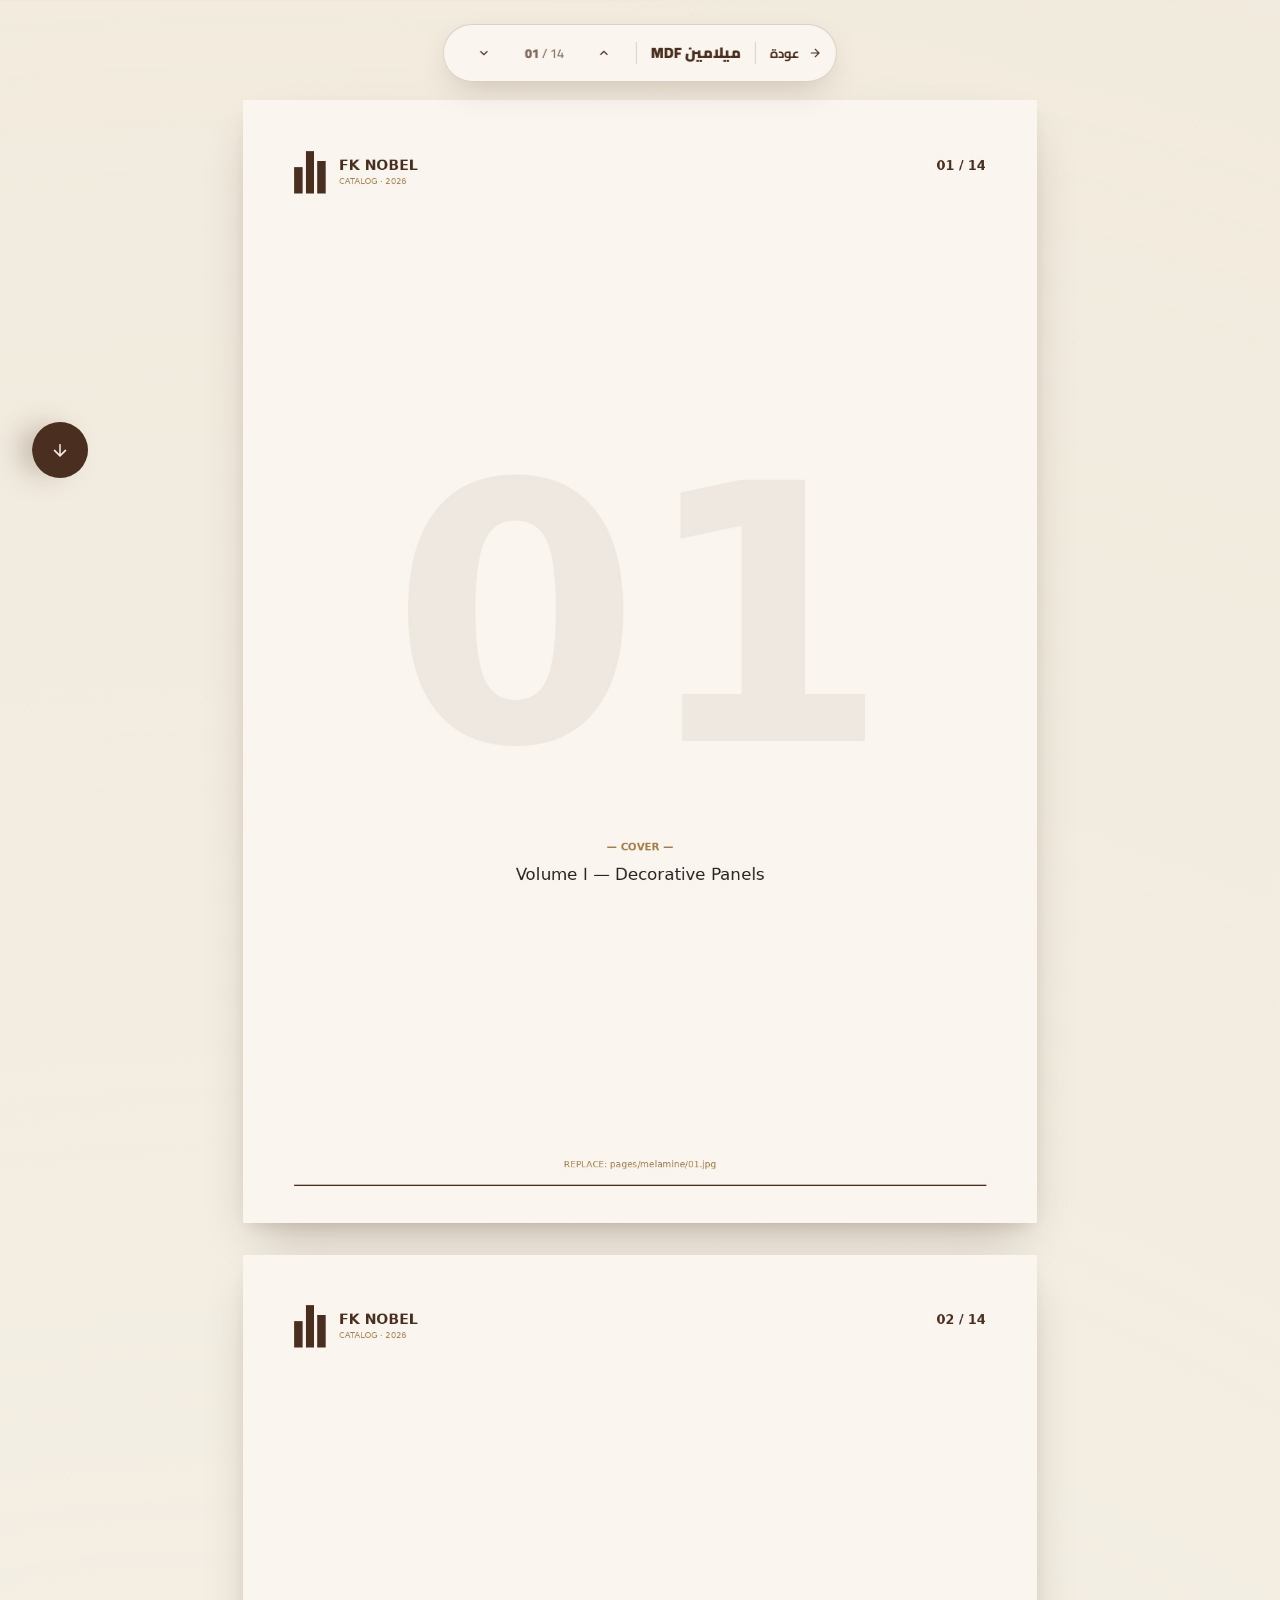
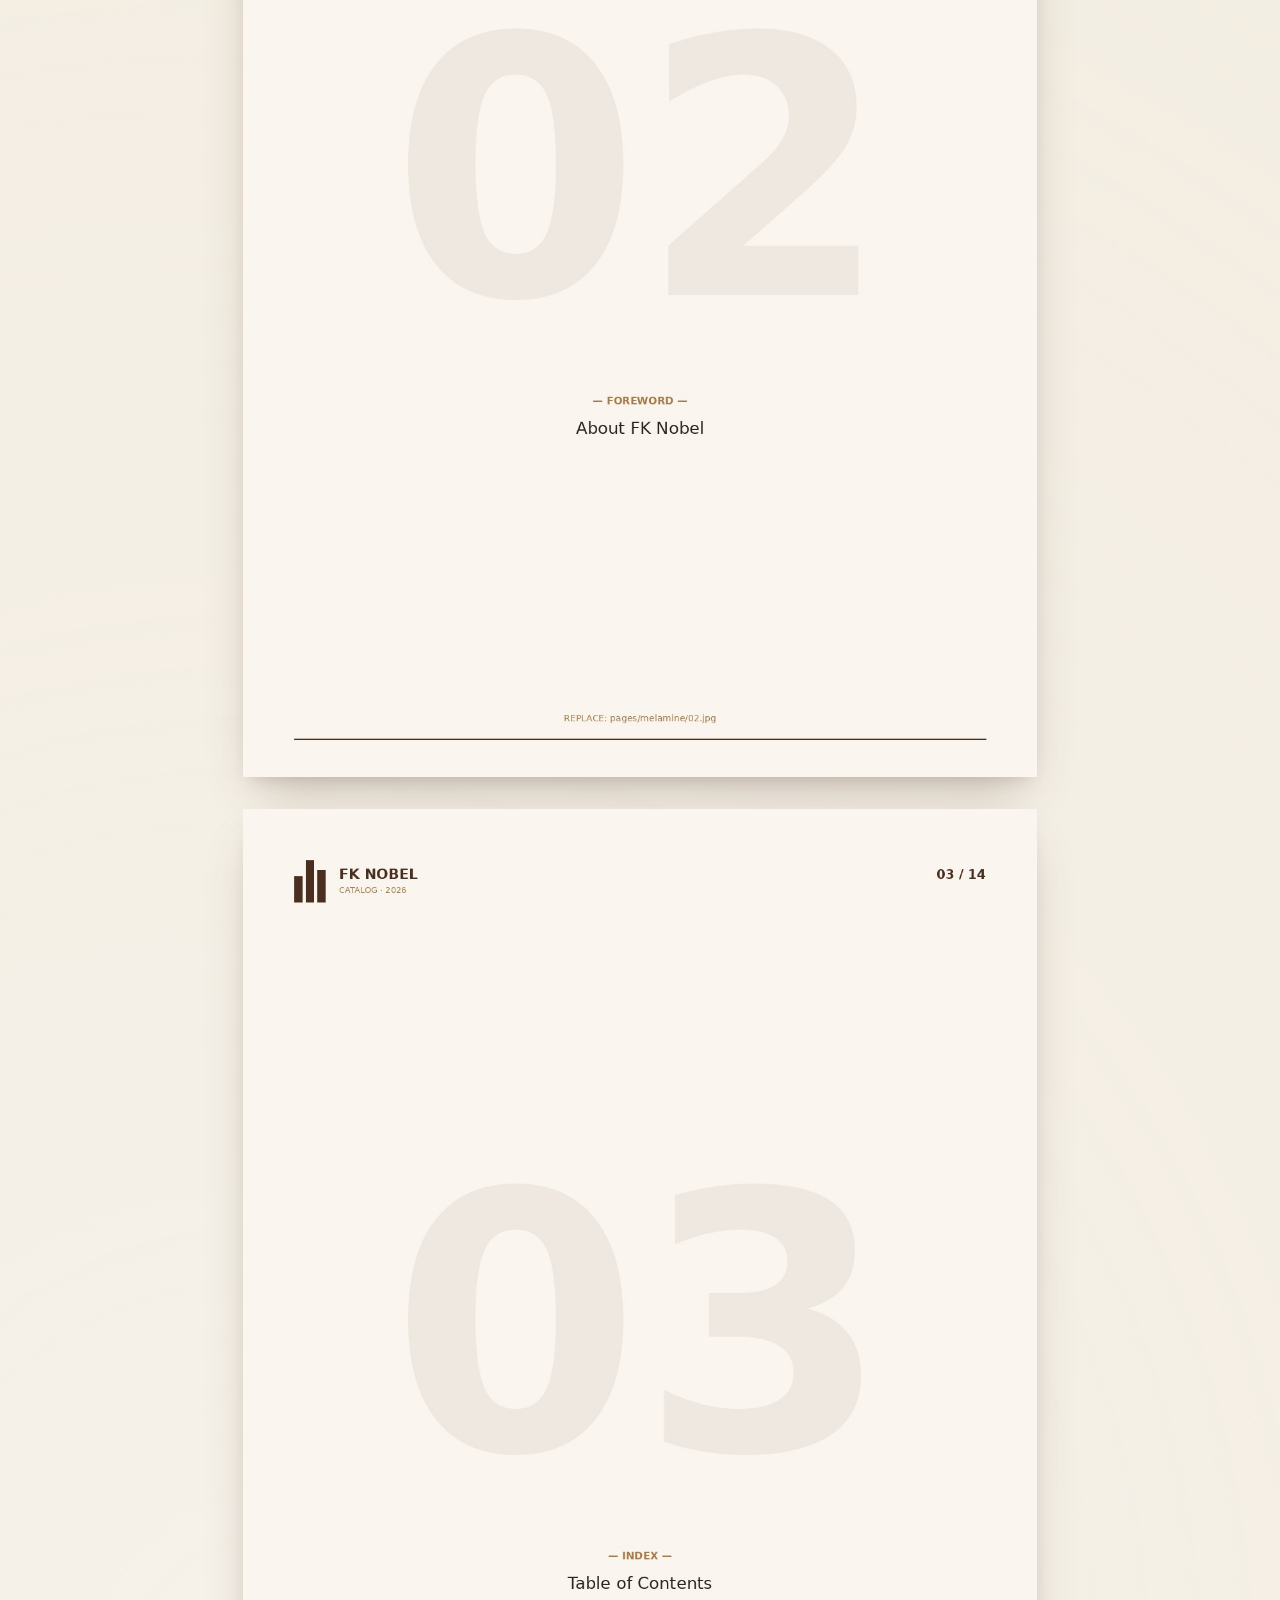
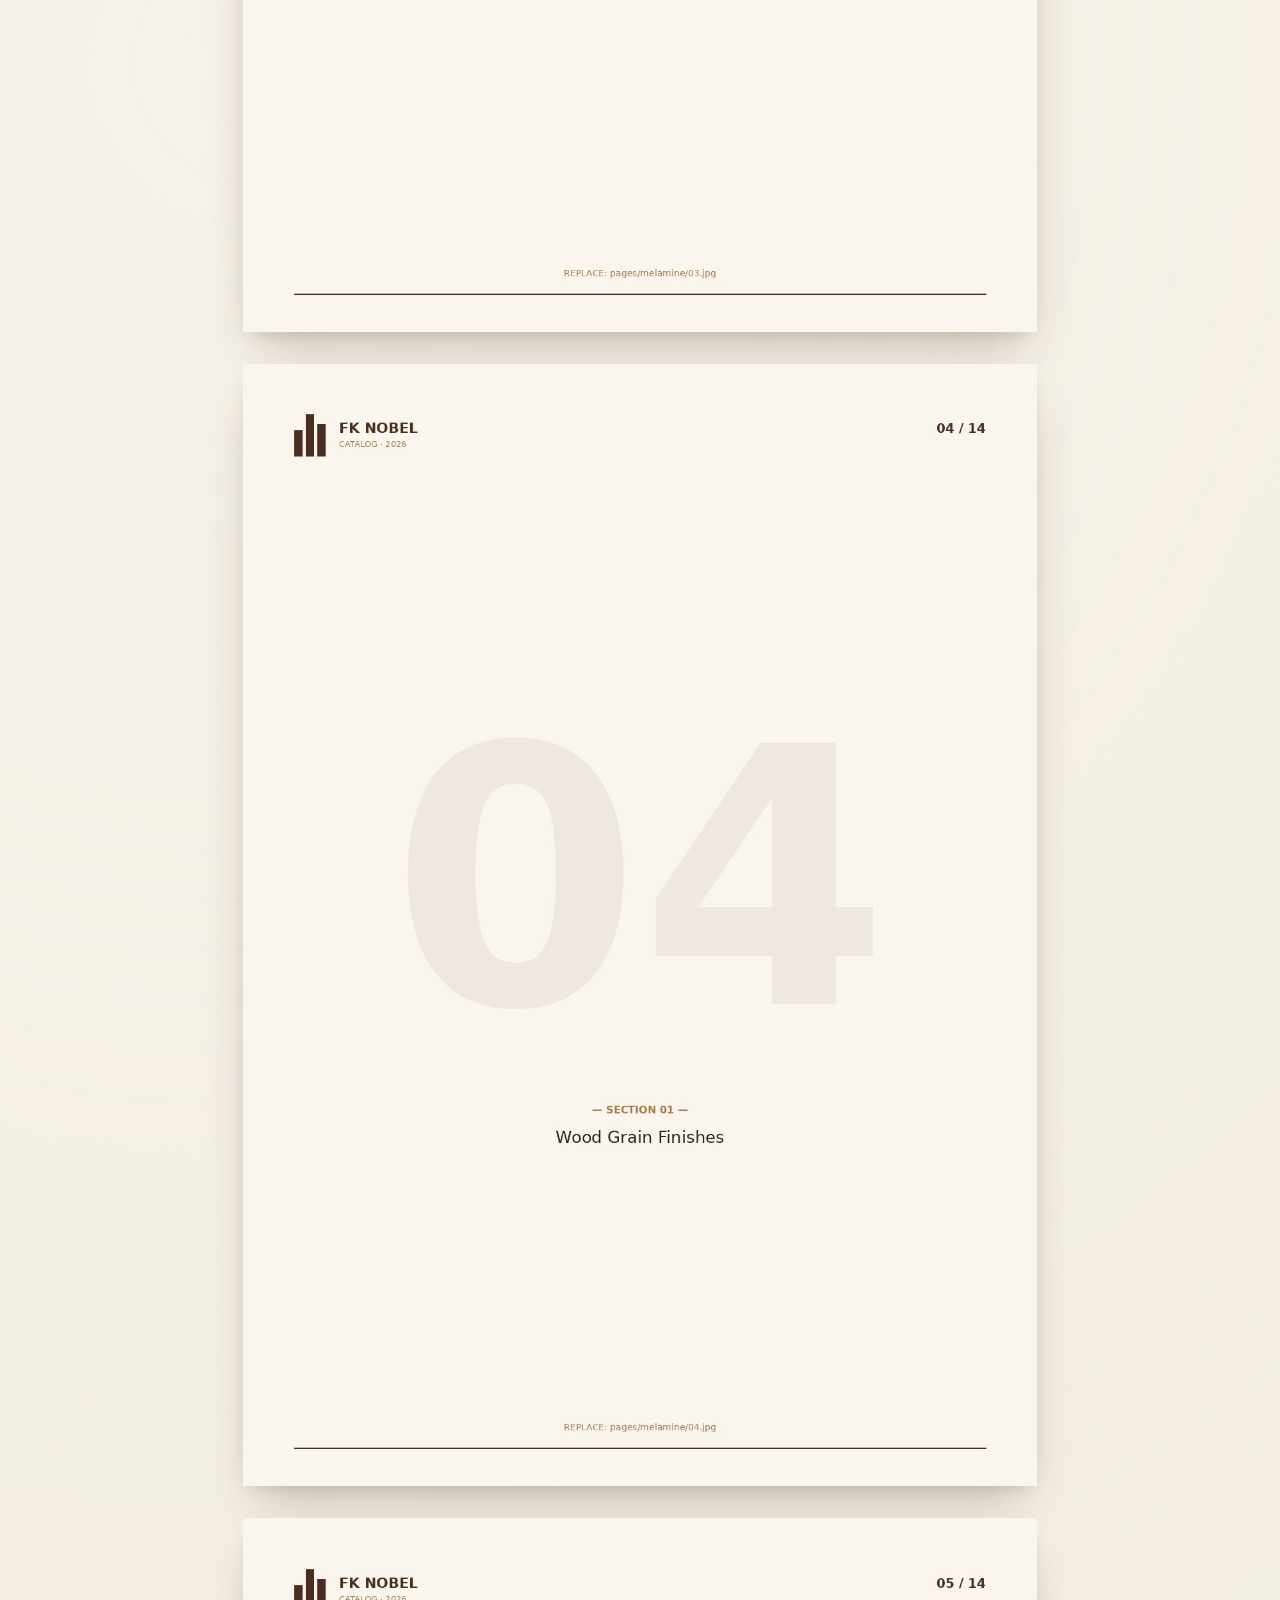
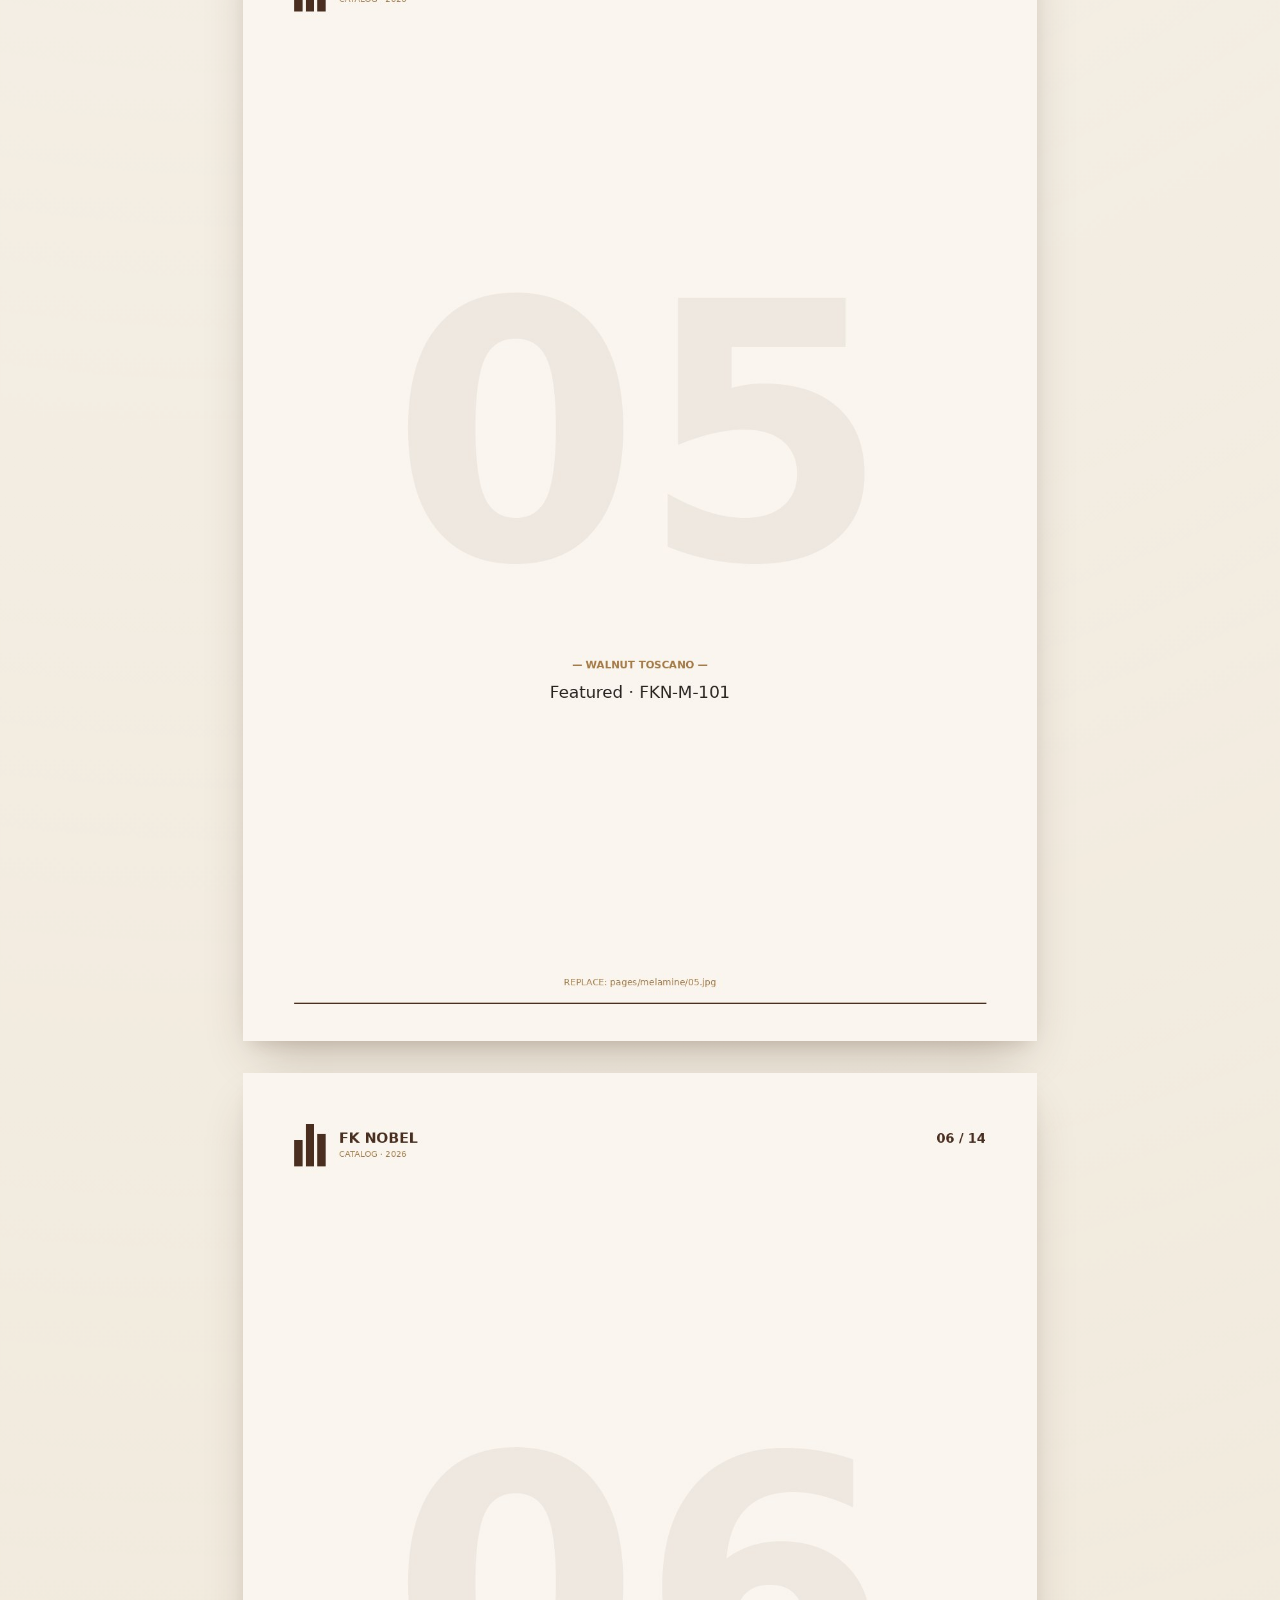
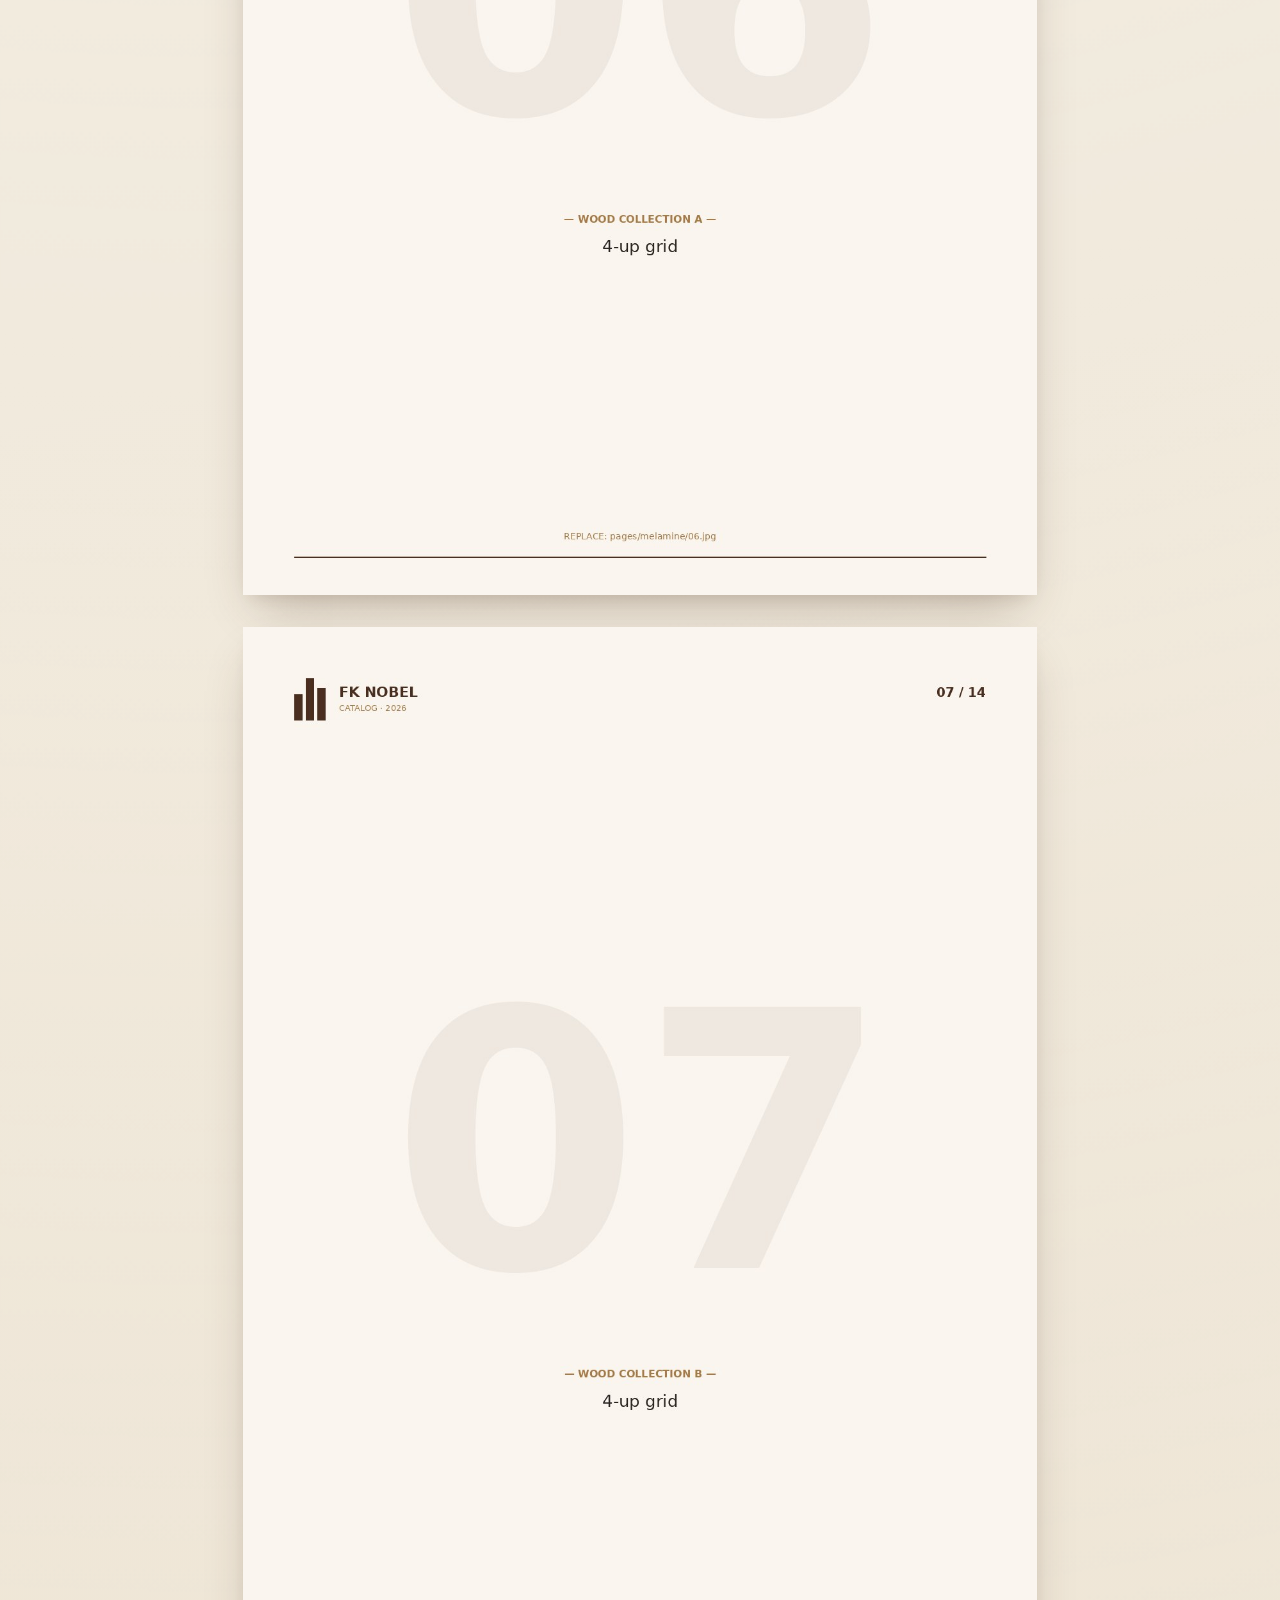
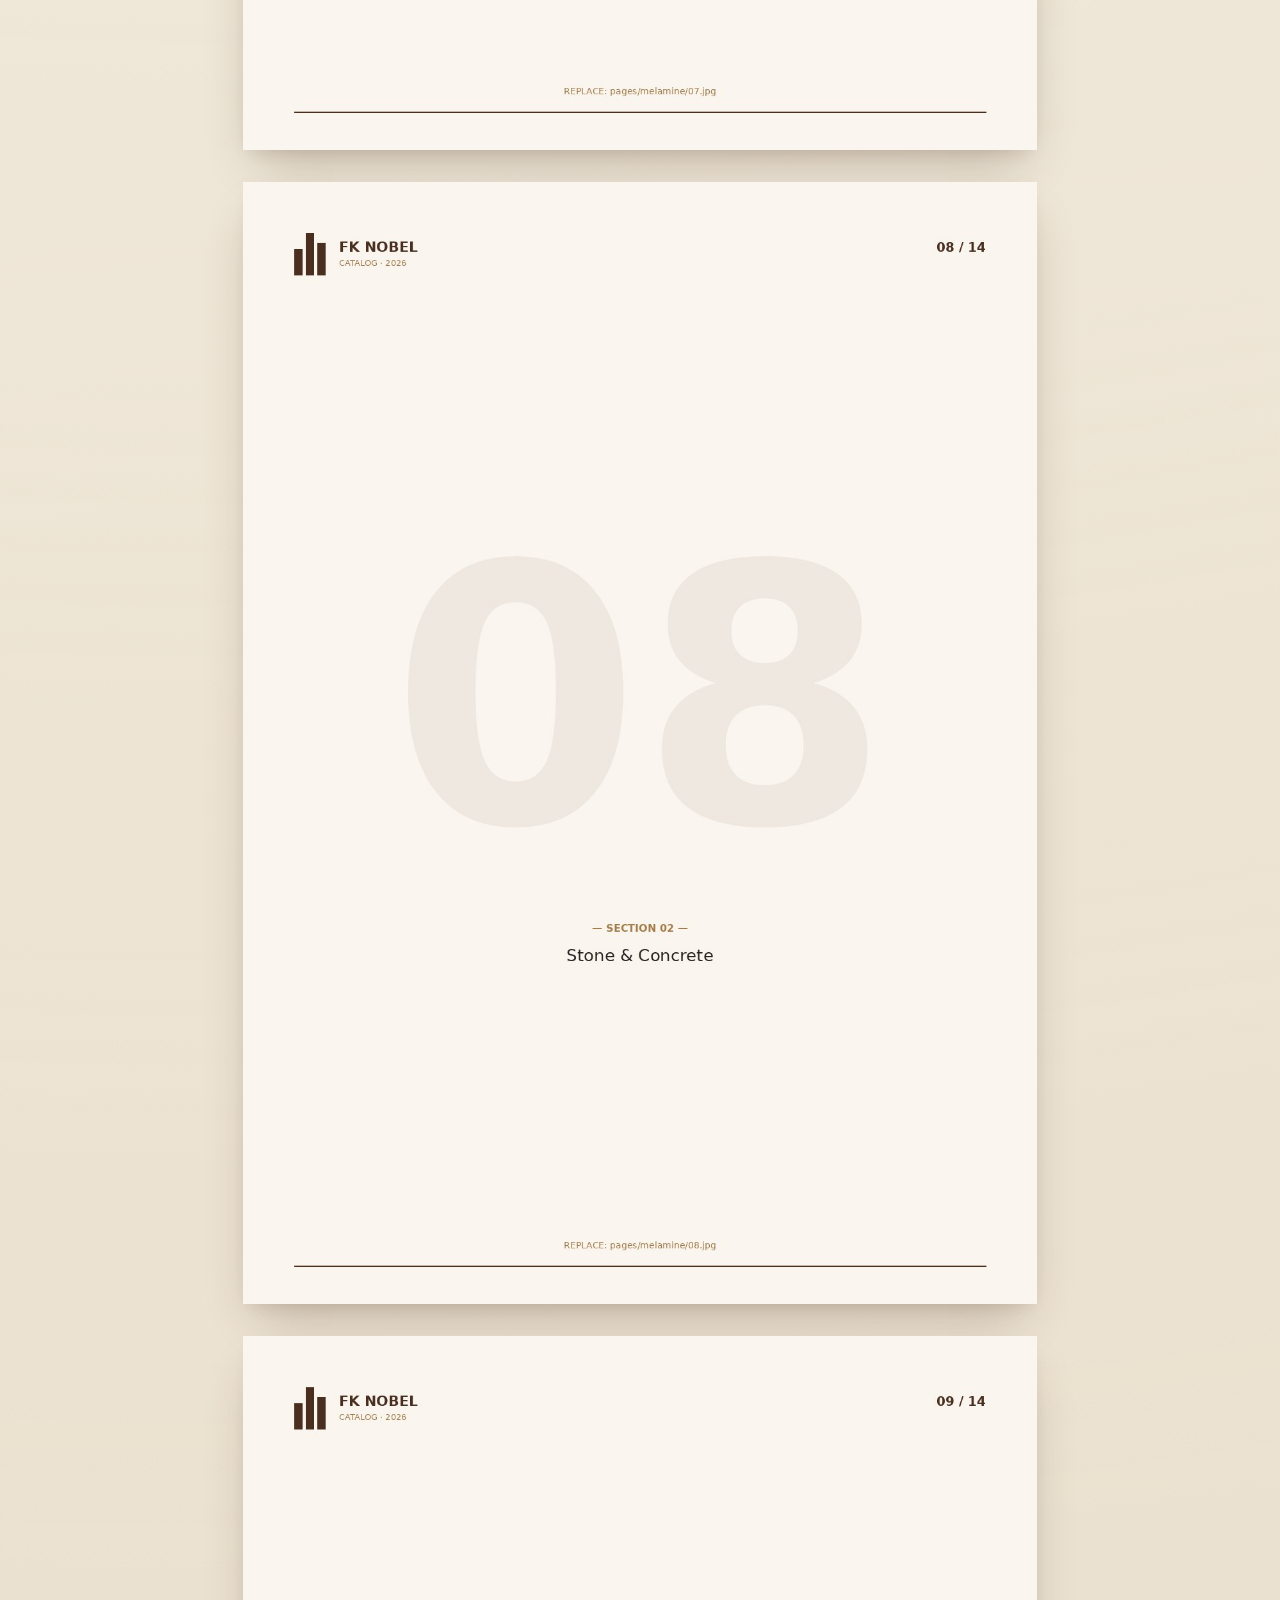
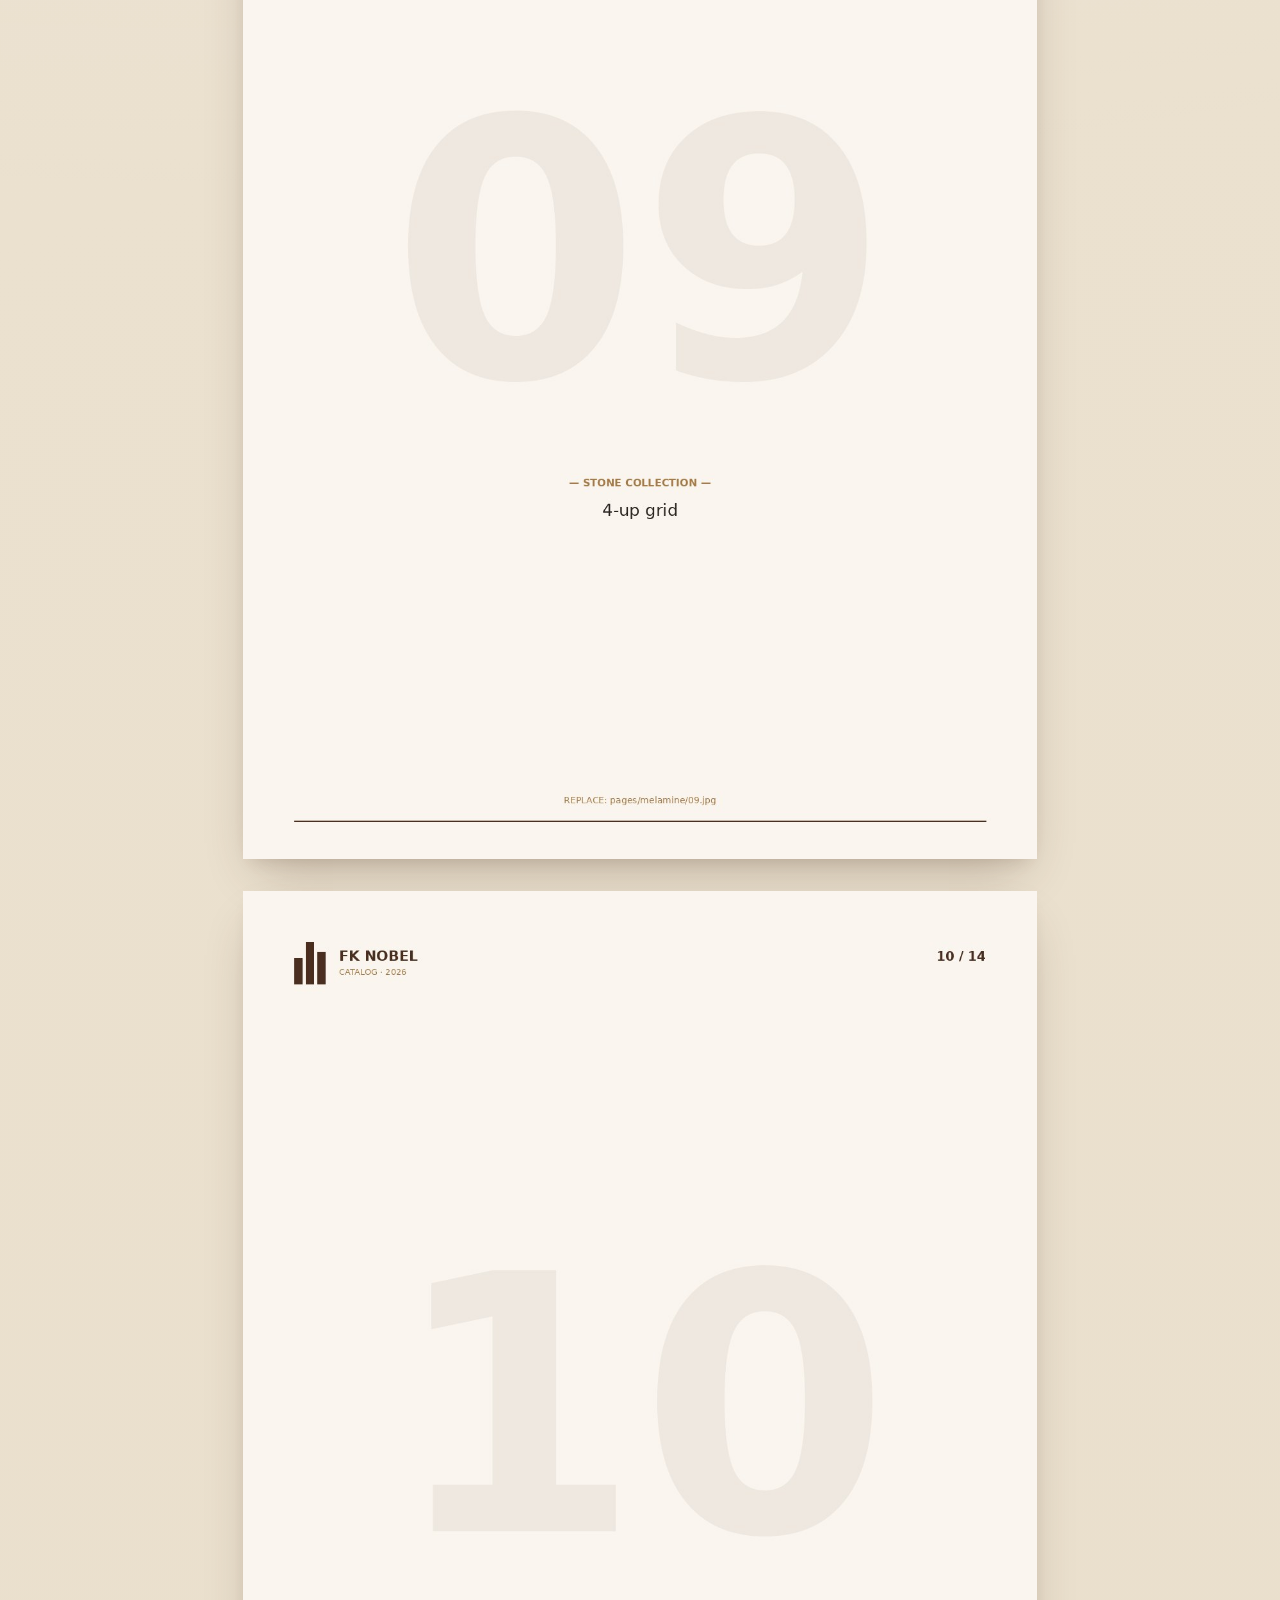
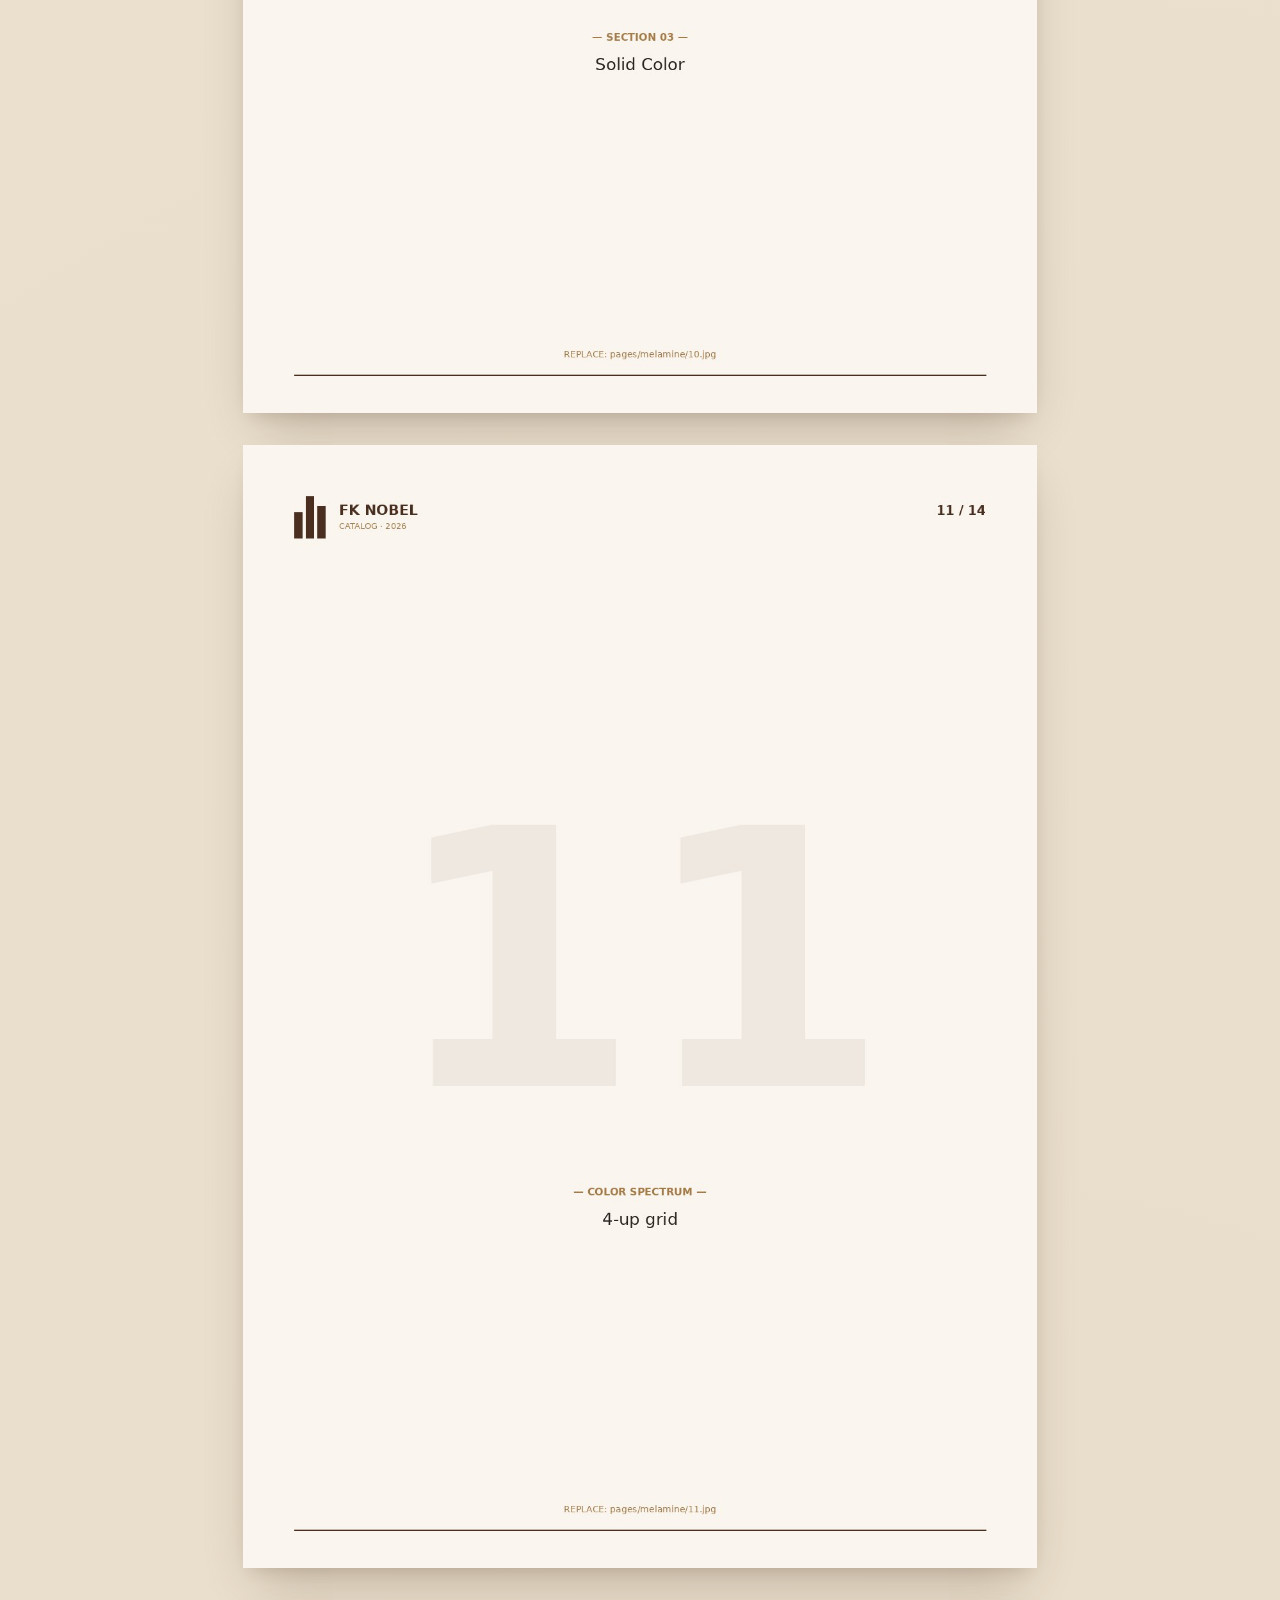
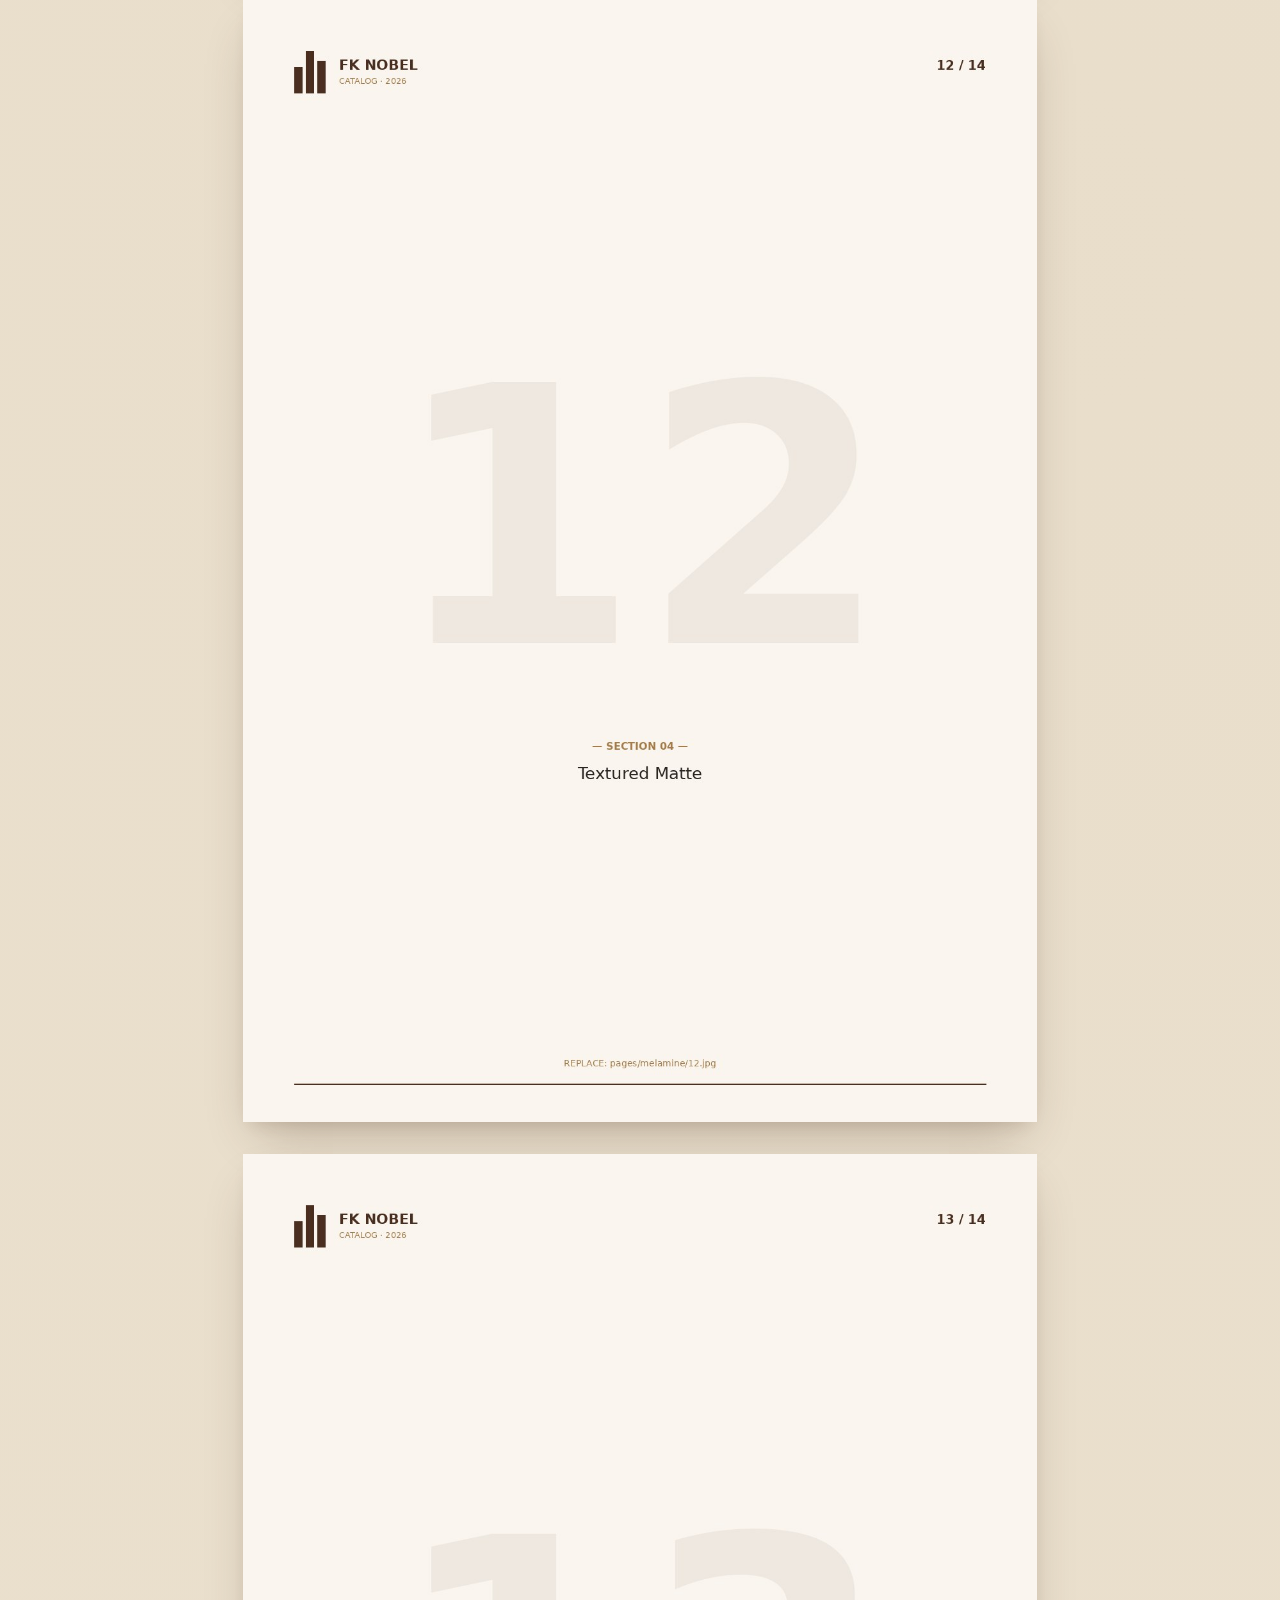
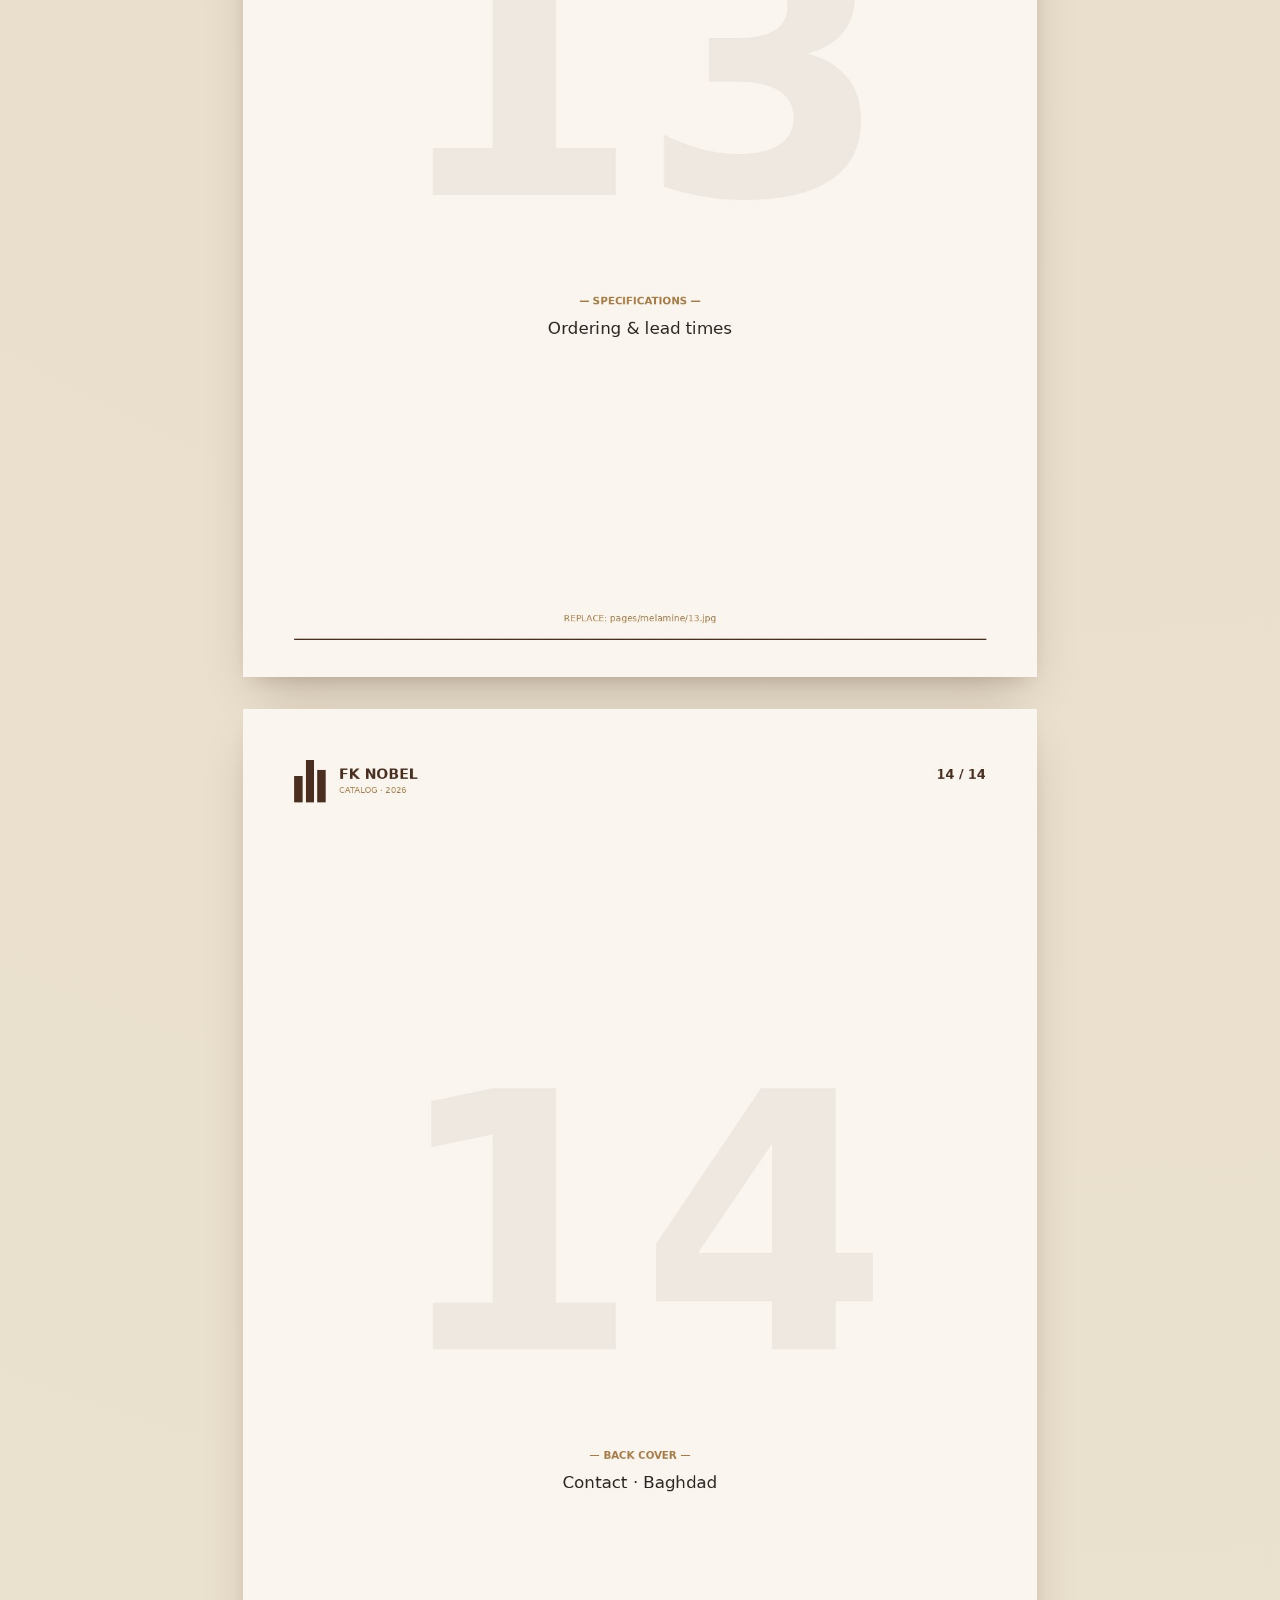
==== pages/melamine.html @ d4bf323e "intitial commit" ====
<!DOCTYPE html>
<html lang="ar" dir="rtl">
<head>
  <meta charset="UTF-8" />
  <meta name="viewport" content="width=device-width, initial-scale=1.0" />
  <meta name="description" content="FK Nobel — كتالوج ألواح ميلامين MDF. كتالوج 2026." />
  <title>FK Nobel — ميلامين MDF</title>
  <link rel="preconnect" href="https://fonts.googleapis.com" />
  <link rel="preconnect" href="https://fonts.gstatic.com" crossorigin />
  <link rel="stylesheet" href="../css/style.css" />
</head>
<body>

  <!-- ============ FLOATING TOP BAR ============ -->
  <div class="reader-bar">
    <a href="../index.html" class="reader-back" aria-label="عودة">
      <svg viewBox="0 0 24 24" width="14" height="14" fill="none" stroke="currentColor" stroke-width="2"><path d="M19 12H5M12 19l-7-7 7-7"/></svg>
      <span class="back-text">عودة</span>
    </a>
    <span class="reader-bar-divider"></span>
    <span class="reader-title">ميلامين MDF</span>
    <span class="reader-bar-divider"></span>
    <button class="reader-icon-btn" data-page-prev aria-label="السابق">
      <svg viewBox="0 0 24 24" width="14" height="14" fill="none" stroke="currentColor" stroke-width="2"><path d="M18 15l-6-6-6 6"/></svg>
    </button>
    <span class="reader-counter">
      <strong data-page-current>01</strong> / <span data-page-total>14</span>
    </span>
    <button class="reader-icon-btn" data-page-next aria-label="التالي">
      <svg viewBox="0 0 24 24" width="14" height="14" fill="none" stroke="currentColor" stroke-width="2"><path d="M6 9l6 6 6-6"/></svg>
    </button>
  </div>

  <!-- ============ FLOATING SIDE ARROWS ============ -->
  <button class="reader-arrow up" data-page-prev aria-label="السابق">
    <svg viewBox="0 0 24 24" width="20" height="20" fill="none" stroke="currentColor" stroke-width="2"><path d="M5 12h14M12 5l7 7-7 7"/></svg>
  </button>
  <button class="reader-arrow down" data-page-next aria-label="التالي">
    <svg viewBox="0 0 24 24" width="20" height="20" fill="none" stroke="currentColor" stroke-width="2"><path d="M5 12h14M12 5l7 7-7 7"/></svg>
  </button>

  <!-- ============ READER STAGE — 14 A4 PAGES ============ -->
  <main class="reader-stage">
    <div class="pages-stack">
        <section class="page" data-page="1">
          <img src="melamine/01.jpg" alt="صفحة 1" loading="eager" />
        </section>
        <section class="page" data-page="2">
          <img src="melamine/02.jpg" alt="صفحة 2" loading="eager" />
        </section>
        <section class="page" data-page="3">
          <img src="melamine/03.jpg" alt="صفحة 3" loading="lazy" />
        </section>
        <section class="page" data-page="4">
          <img src="melamine/04.jpg" alt="صفحة 4" loading="lazy" />
        </section>
        <section class="page" data-page="5">
          <img src="melamine/05.jpg" alt="صفحة 5" loading="lazy" />
        </section>
        <section class="page" data-page="6">
          <img src="melamine/06.jpg" alt="صفحة 6" loading="lazy" />
        </section>
        <section class="page" data-page="7">
          <img src="melamine/07.jpg" alt="صفحة 7" loading="lazy" />
        </section>
        <section class="page" data-page="8">
          <img src="melamine/08.jpg" alt="صفحة 8" loading="lazy" />
        </section>
        <section class="page" data-page="9">
          <img src="melamine/09.jpg" alt="صفحة 9" loading="lazy" />
        </section>
        <section class="page" data-page="10">
          <img src="melamine/10.jpg" alt="صفحة 10" loading="lazy" />
        </section>
        <section class="page" data-page="11">
          <img src="melamine/11.jpg" alt="صفحة 11" loading="lazy" />
        </section>
        <section class="page" data-page="12">
          <img src="melamine/12.jpg" alt="صفحة 12" loading="lazy" />
        </section>
        <section class="page" data-page="13">
          <img src="melamine/13.jpg" alt="صفحة 13" loading="lazy" />
        </section>
        <section class="page" data-page="14">
          <img src="melamine/14.jpg" alt="صفحة 14" loading="lazy" />
        </section>
    </div>
  </main>

  <script src="../js/reader.js"></script>
</body>
</html>
---- css/style.css ----
/* ============================================
   FK NOBEL — Presentation Catalog
   ============================================ */

@import url('https://fonts.googleapis.com/css2?family=Tajawal:wght@300;400;500;700;900&family=Cairo:wght@400;700;900&display=swap');

:root {
  --cream: #F5EFE6;
  --paper: #FAF6EF;
  --cream-deep: #EDE4D3;
  --walnut: #4A2E1F;
  --walnut-deep: #3A2415;
  --bronze: #A67B47;
  --gold: #C9A86A;
  --charcoal: #1A1714;
  --ink: #2A2520;
  --line: rgba(74, 46, 31, 0.18);
  --line-soft: rgba(74, 46, 31, 0.08);

  --display: 'Cairo', 'Tajawal', 'Helvetica Neue', sans-serif;
  --body: 'Tajawal', 'Inter', -apple-system, sans-serif;

  --ease: cubic-bezier(0.22, 1, 0.36, 1);

  --page-w: 210mm;
  --page-h: 297mm;
}

* { box-sizing: border-box; margin: 0; padding: 0; }

html { -webkit-font-smoothing: antialiased; scroll-behavior: smooth; }

body {
  font-family: var(--body);
  font-size: 15px;
  line-height: 1.6;
  color: var(--ink);
  background: var(--paper);
  overflow-x: hidden;
}

[dir="rtl"] body { font-family: var(--body); }

img { max-width: 100%; display: block; }
a { color: inherit; text-decoration: none; }
button { font: inherit; cursor: pointer; border: none; background: none; color: inherit; }

::selection { background: var(--walnut); color: var(--cream); }

/* ============================================
   SPLASH — 2 CHOICES
   ============================================ */
.splash {
  min-height: 100vh;
  display: flex;
  flex-direction: column;
  background: var(--paper);
  position: relative;
  overflow: hidden;
}

.splash-header {
  display: flex;
  justify-content: space-between;
  align-items: center;
  padding: 32px 48px;
  position: relative;
  z-index: 5;
}

.splash-brand {
  display: flex;
  align-items: center;
  gap: 14px;
}
.splash-brand img {
  height: 36px;
}
.splash-meta {
  font-family: var(--display);
  font-size: 13px;
  font-weight: 700;
  letter-spacing: 0.18em;
  color: var(--walnut);
  opacity: 0.7;
}

/* Hero title */
.splash-title-wrap {
  text-align: center;
  padding: 60px 24px 40px;
  position: relative;
  z-index: 2;
}
.splash-eyebrow {
  font-family: var(--display);
  font-size: 13px;
  font-weight: 700;
  letter-spacing: 0.32em;
  color: var(--bronze);
  margin-bottom: 20px;
  text-transform: uppercase;
}
.splash-title {
  font-family: var(--display);
  font-weight: 900;
  font-size: clamp(48px, 9vw, 128px);
  line-height: 0.9;
  color: var(--walnut);
  letter-spacing: -0.02em;
}
.splash-title .accent {
  display: inline-block;
  position: relative;
  color: var(--bronze);
}
.splash-sub {
  margin-top: 22px;
  font-family: var(--body);
  font-size: clamp(15px, 1.6vw, 19px);
  font-weight: 400;
  color: var(--ink);
  opacity: 0.75;
  max-width: 50ch;
  margin-left: auto;
  margin-right: auto;
  line-height: 1.6;
}

/* Choice cards */
.splash-choices {
  flex: 1;
  display: grid;
  grid-template-columns: 1fr 1fr;
  gap: 24px;
  padding: 20px 48px 48px;
  max-width: 1400px;
  width: 100%;
  margin: 0 auto;
}

.choice {
  position: relative;
  display: flex;
  flex-direction: column;
  justify-content: flex-end;
  min-height: clamp(380px, 55vh, 560px);
  padding: 40px;
  border-radius: 4px;
  overflow: hidden;
  cursor: pointer;
  background: var(--walnut);
  color: var(--cream);
  transition: transform 0.6s var(--ease), box-shadow 0.6s var(--ease);
  text-decoration: none;
}
.choice:hover {
  transform: translateY(-6px);
  box-shadow: 0 40px 80px -30px rgba(74, 46, 31, 0.5);
}

.choice-bg {
  position: absolute;
  inset: 0;
  background-size: cover;
  background-position: center;
  transition: transform 1.2s var(--ease);
  filter: saturate(0.95);
}
.choice:hover .choice-bg { transform: scale(1.05); }

.choice-overlay {
  position: absolute;
  inset: 0;
  background: linear-gradient(
    to top,
    rgba(58, 36, 21, 0.92) 0%,
    rgba(58, 36, 21, 0.55) 45%,
    rgba(58, 36, 21, 0.15) 100%
  );
  transition: opacity 0.4s var(--ease);
}

.choice-content {
  position: relative;
  z-index: 2;
}

.choice-num {
  font-family: var(--display);
  font-size: 13px;
  font-weight: 700;
  letter-spacing: 0.32em;
  color: var(--gold);
  margin-bottom: 14px;
}

.choice-title {
  font-family: var(--display);
  font-weight: 900;
  font-size: clamp(36px, 5vw, 64px);
  line-height: 1;
  color: var(--cream);
  margin-bottom: 16px;
  letter-spacing: -0.01em;
}

.choice-desc {
  font-size: 15px;
  line-height: 1.6;
  color: rgba(245, 239, 230, 0.85);
  max-width: 38ch;
  margin-bottom: 28px;
  font-weight: 400;
}

.choice-cta {
  display: inline-flex;
  align-items: center;
  gap: 10px;
  padding: 14px 28px;
  background: var(--cream);
  color: var(--walnut);
  border-radius: 999px;
  font-family: var(--display);
  font-weight: 700;
  font-size: 14px;
  letter-spacing: 0.04em;
  transition: background 0.3s var(--ease), gap 0.3s var(--ease);
}
.choice-cta svg { transition: transform 0.3s var(--ease); }
.choice:hover .choice-cta {
  background: var(--gold);
  gap: 16px;
}
[dir="rtl"] .choice-cta svg { transform: scaleX(-1); }
[dir="rtl"] .choice:hover .choice-cta svg { transform: scaleX(-1) translateX(-4px); }

.splash-foot {
  text-align: center;
  padding: 24px 48px 40px;
  font-family: var(--display);
  font-size: 11px;
  font-weight: 500;
  letter-spacing: 0.3em;
  color: var(--walnut);
  opacity: 0.5;
}

/* ============================================
   READER (catalog viewer)
   ============================================ */
.reader-stage {
  background: var(--cream-deep);
  min-height: 100vh;
  padding: 100px 0 80px;
  background-image:
    radial-gradient(circle at 20% 20%, rgba(255,255,255,0.5) 0%, transparent 50%),
    radial-gradient(circle at 80% 80%, rgba(166, 123, 71, 0.06) 0%, transparent 50%);
}

/* Top bar — fixed, floating */
.reader-bar {
  position: fixed;
  top: 24px;
  left: 50%;
  transform: translateX(-50%);
  z-index: 50;
  display: flex;
  align-items: center;
  gap: 14px;
  padding: 10px 14px 10px 22px;
  background: rgba(250, 246, 239, 0.95);
  backdrop-filter: blur(20px);
  -webkit-backdrop-filter: blur(20px);
  border: 1px solid var(--line);
  border-radius: 999px;
  box-shadow: 0 12px 32px -10px rgba(74, 46, 31, 0.25);
}

.reader-back {
  display: inline-flex;
  align-items: center;
  gap: 8px;
  font-family: var(--display);
  font-weight: 700;
  font-size: 13px;
  color: var(--walnut);
  transition: opacity 0.2s var(--ease);
}
.reader-back:hover { opacity: 0.65; }
[dir="rtl"] .reader-back svg { transform: scaleX(-1); }

.reader-bar-divider {
  width: 1px;
  height: 22px;
  background: var(--line);
}

.reader-title {
  font-family: var(--display);
  font-weight: 900;
  font-size: 15px;
  color: var(--walnut);
  letter-spacing: -0.005em;
}

.reader-counter {
  font-family: var(--display);
  font-weight: 500;
  font-size: 13px;
  color: var(--walnut);
  opacity: 0.7;
  min-width: 56px;
  text-align: center;
  direction: ltr;
}
.reader-counter strong {
  font-weight: 900;
  opacity: 1;
  color: var(--walnut);
}

.reader-icon-btn {
  width: 36px;
  height: 36px;
  border-radius: 50%;
  display: inline-flex;
  align-items: center;
  justify-content: center;
  color: var(--walnut);
  background: transparent;
  transition: background 0.3s var(--ease), color 0.3s var(--ease), opacity 0.3s var(--ease);
  border: 1px solid transparent;
}
.reader-icon-btn:hover {
  background: var(--walnut);
  color: var(--cream);
}
.reader-icon-btn:disabled {
  opacity: 0.3;
  cursor: not-allowed;
}
.reader-icon-btn:disabled:hover {
  background: transparent;
  color: var(--walnut);
}
[dir="rtl"] .reader-icon-btn svg { transform: scaleX(-1); }

/* Floating side arrows (large, more discoverable) */
.reader-arrow {
  position: fixed;
  top: 50%;
  transform: translateY(-50%);
  width: 56px;
  height: 56px;
  border-radius: 50%;
  background: var(--walnut);
  color: var(--cream);
  display: inline-flex;
  align-items: center;
  justify-content: center;
  z-index: 40;
  box-shadow: 0 16px 32px -8px rgba(74, 46, 31, 0.4);
  transition: all 0.3s var(--ease);
}
.reader-arrow:hover {
  background: var(--walnut-deep);
  transform: translateY(-50%) scale(1.08);
}
.reader-arrow:disabled {
  opacity: 0;
  pointer-events: none;
}
.reader-arrow.up { top: 50%; left: 32px; transform: translateY(-50%) rotate(-90deg); }
.reader-arrow.up:hover { transform: translateY(-50%) rotate(-90deg) scale(1.08); }
.reader-arrow.down { top: 50%; right: 32px; transform: translateY(-50%) rotate(90deg); }
.reader-arrow.down:hover { transform: translateY(-50%) rotate(90deg) scale(1.08); }

[dir="rtl"] .reader-arrow.up { left: auto; right: 32px; }
[dir="rtl"] .reader-arrow.down { right: auto; left: 32px; }

/* Pages */
.pages-stack {
  display: flex;
  flex-direction: column;
  align-items: center;
  gap: 32px;
}

.page {
  width: var(--page-w);
  height: var(--page-h);
  background: #FFFFFF;
  box-shadow:
    0 24px 48px -16px rgba(74, 46, 31, 0.3),
    0 8px 16px -8px rgba(74, 46, 31, 0.15);
  scroll-margin-top: 90px;
  position: relative;
  overflow: hidden;
}

.page img {
  width: 100%;
  height: 100%;
  object-fit: cover;
  display: block;
}

/* Placeholder shown when JPG isn't available yet */
.page-placeholder {
  width: 100%;
  height: 100%;
  display: flex;
  flex-direction: column;
  align-items: center;
  justify-content: center;
  background: linear-gradient(135deg, #FAF6EF 0%, #EDE4D3 100%);
  color: var(--walnut);
  text-align: center;
  padding: 40px;
}
.page-placeholder .ph-num {
  font-family: var(--display);
  font-weight: 900;
  font-size: 96px;
  color: var(--walnut);
  opacity: 0.15;
  line-height: 1;
  margin-bottom: 16px;
}
.page-placeholder .ph-label {
  font-family: var(--display);
  font-weight: 700;
  font-size: 14px;
  letter-spacing: 0.32em;
  color: var(--walnut);
  opacity: 0.5;
}
.page-placeholder .ph-hint {
  margin-top: 24px;
  font-family: var(--body);
  font-size: 12px;
  color: var(--walnut);
  opacity: 0.4;
  font-weight: 400;
  direction: ltr;
}

/* ============================================
   RESPONSIVE
   ============================================ */
@media (max-width: 900px) {
  .splash-header { padding: 24px 24px; }
  .splash-choices {
    grid-template-columns: 1fr;
    padding: 20px 24px 32px;
    gap: 16px;
  }
  .choice { min-height: 320px; padding: 28px; }

  .reader-stage { padding: 90px 0 40px; }
  .pages-stack { gap: 20px; }
  .page {
    width: 95vw;
    height: calc(95vw * 297 / 210);
    max-width: 210mm;
    max-height: 297mm;
  }

  .reader-bar {
    top: 14px;
    padding: 8px 10px 8px 16px;
    gap: 10px;
  }
  .reader-back .back-text,
  .reader-title { display: none; }
  .reader-bar-divider { display: none; }

  /* Hide side arrows on mobile, keep top-bar arrows */
  .reader-arrow { display: none; }

  .page-placeholder .ph-num { font-size: 64px; }
}

@media (max-width: 600px) {
  .reader-stage { padding: 80px 0 30px; }
  .page {
    width: 100vw;
    height: calc(100vw * 297 / 210);
    box-shadow: 0 12px 24px -8px rgba(74, 46, 31, 0.25);
  }
  .pages-stack { gap: 14px; }

  .splash-header { padding: 20px; }
  .splash-brand img { height: 30px; }
  .splash-title-wrap { padding: 32px 20px 24px; }
  .splash-foot { padding: 16px 20px 24px; }
}

/* ============================================
   PRINT
   ============================================ */
@media print {
  @page { size: A4 portrait; margin: 0; }
  body { background: white !important; }
  .reader-bar, .reader-arrow { display: none !important; }
  .reader-stage { padding: 0 !important; background: white !important; }
  .pages-stack { gap: 0 !important; }
  .page {
    width: 210mm !important;
    height: 297mm !important;
    max-width: none !important;
    max-height: none !important;
    box-shadow: none !important;
    page-break-after: always;
    break-after: page;
  }
  .page:last-child { page-break-after: auto; }
}
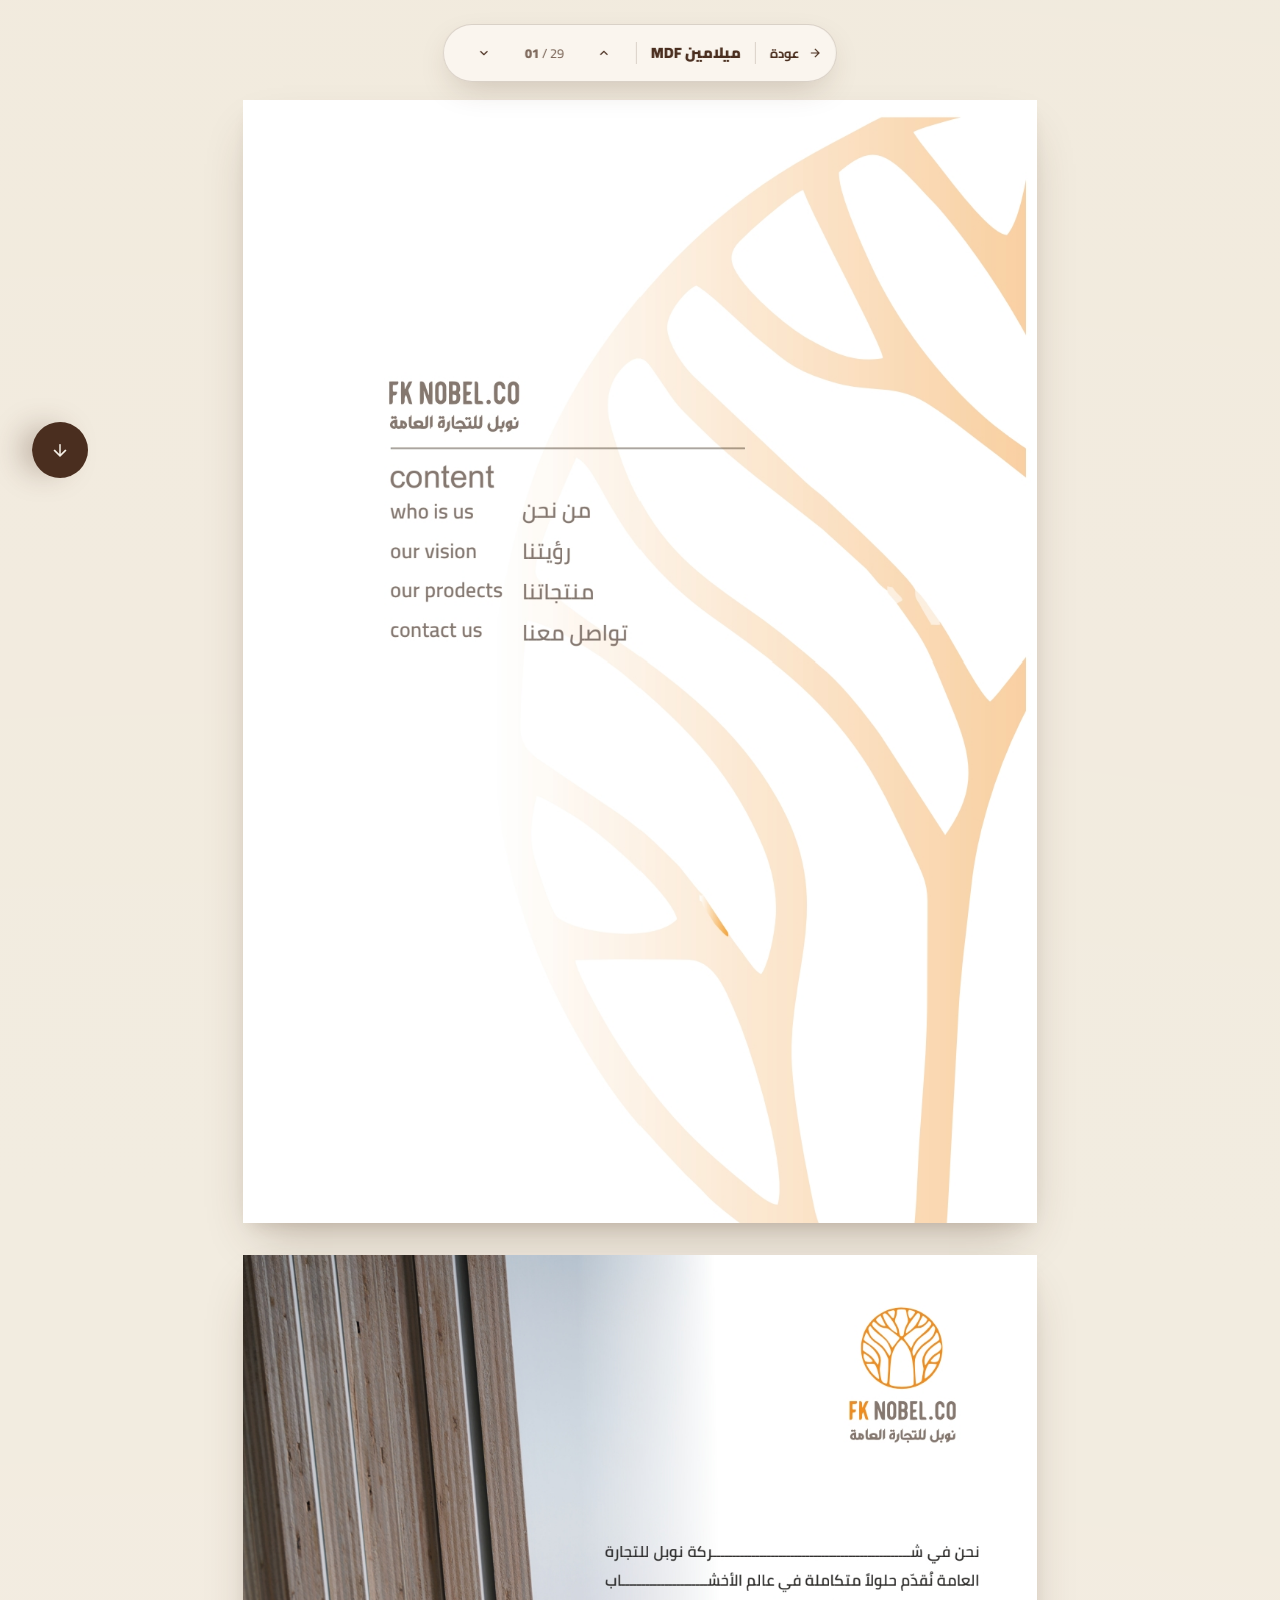
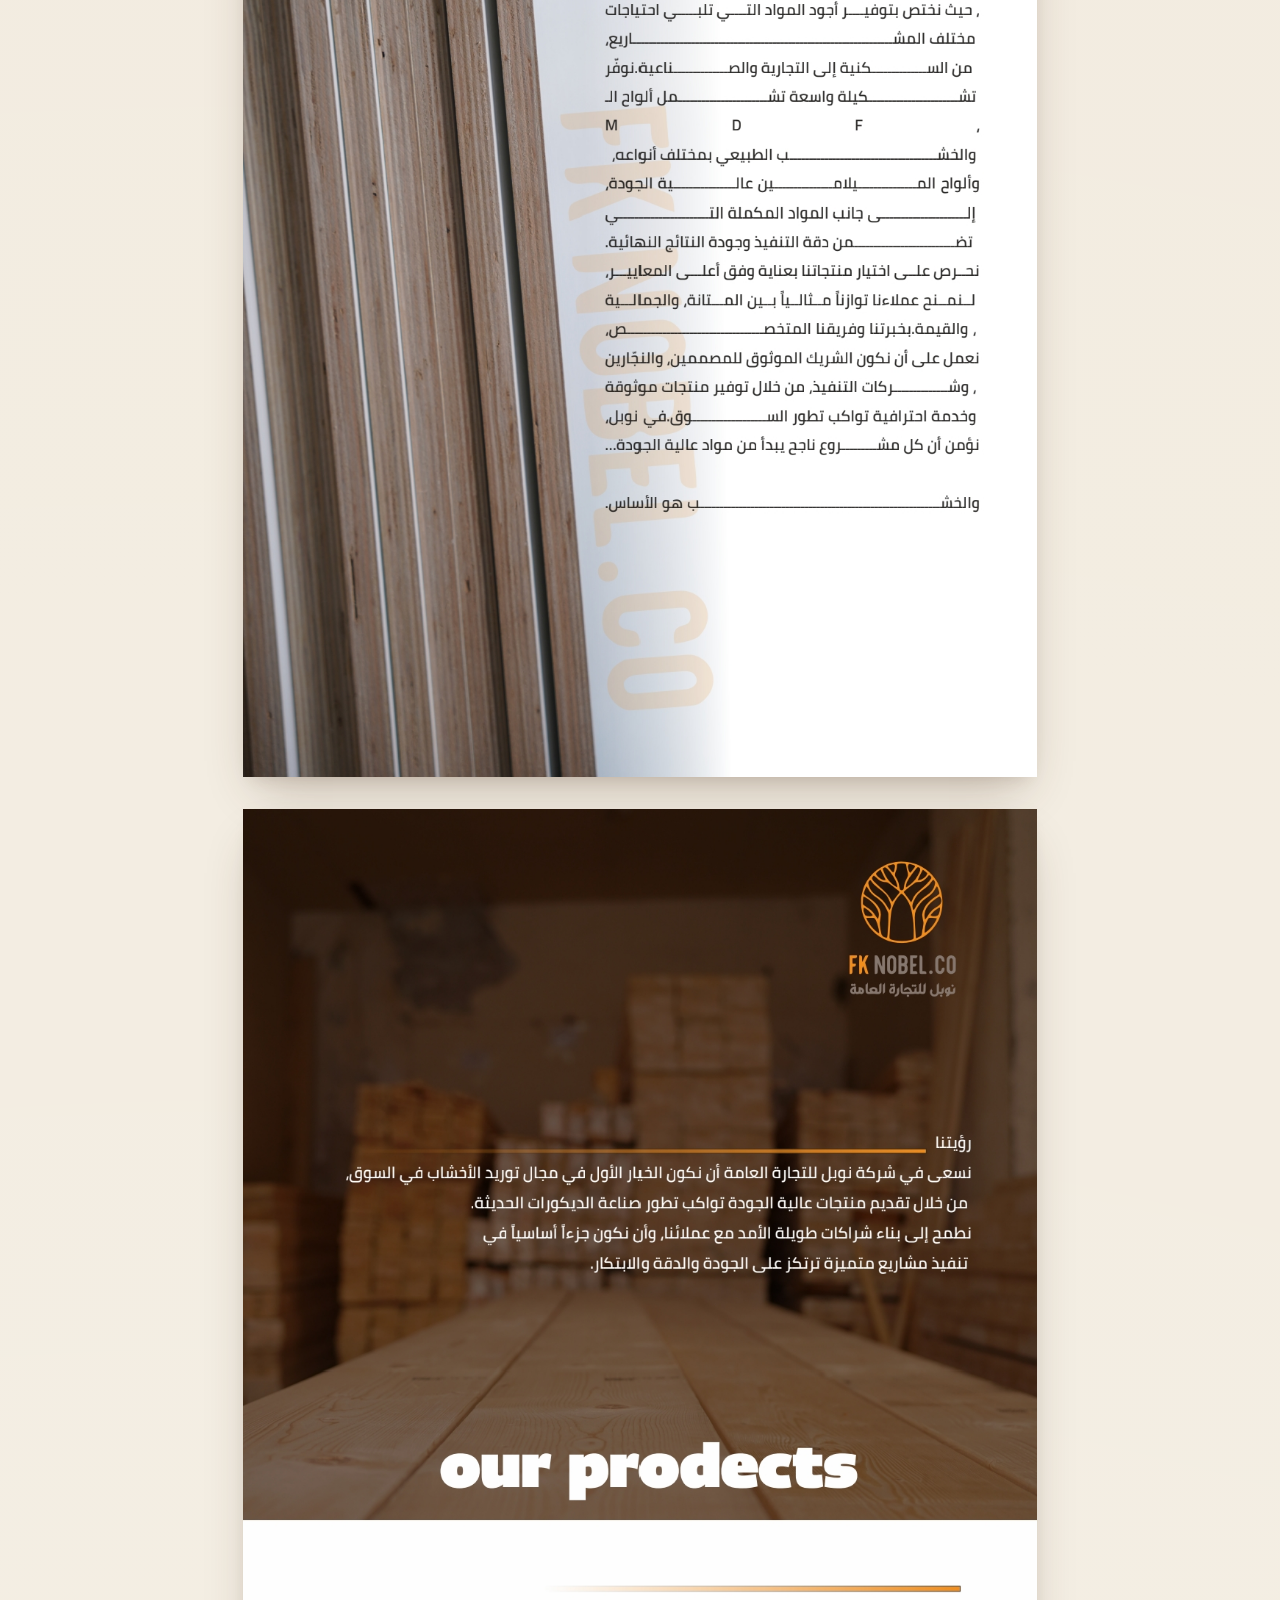
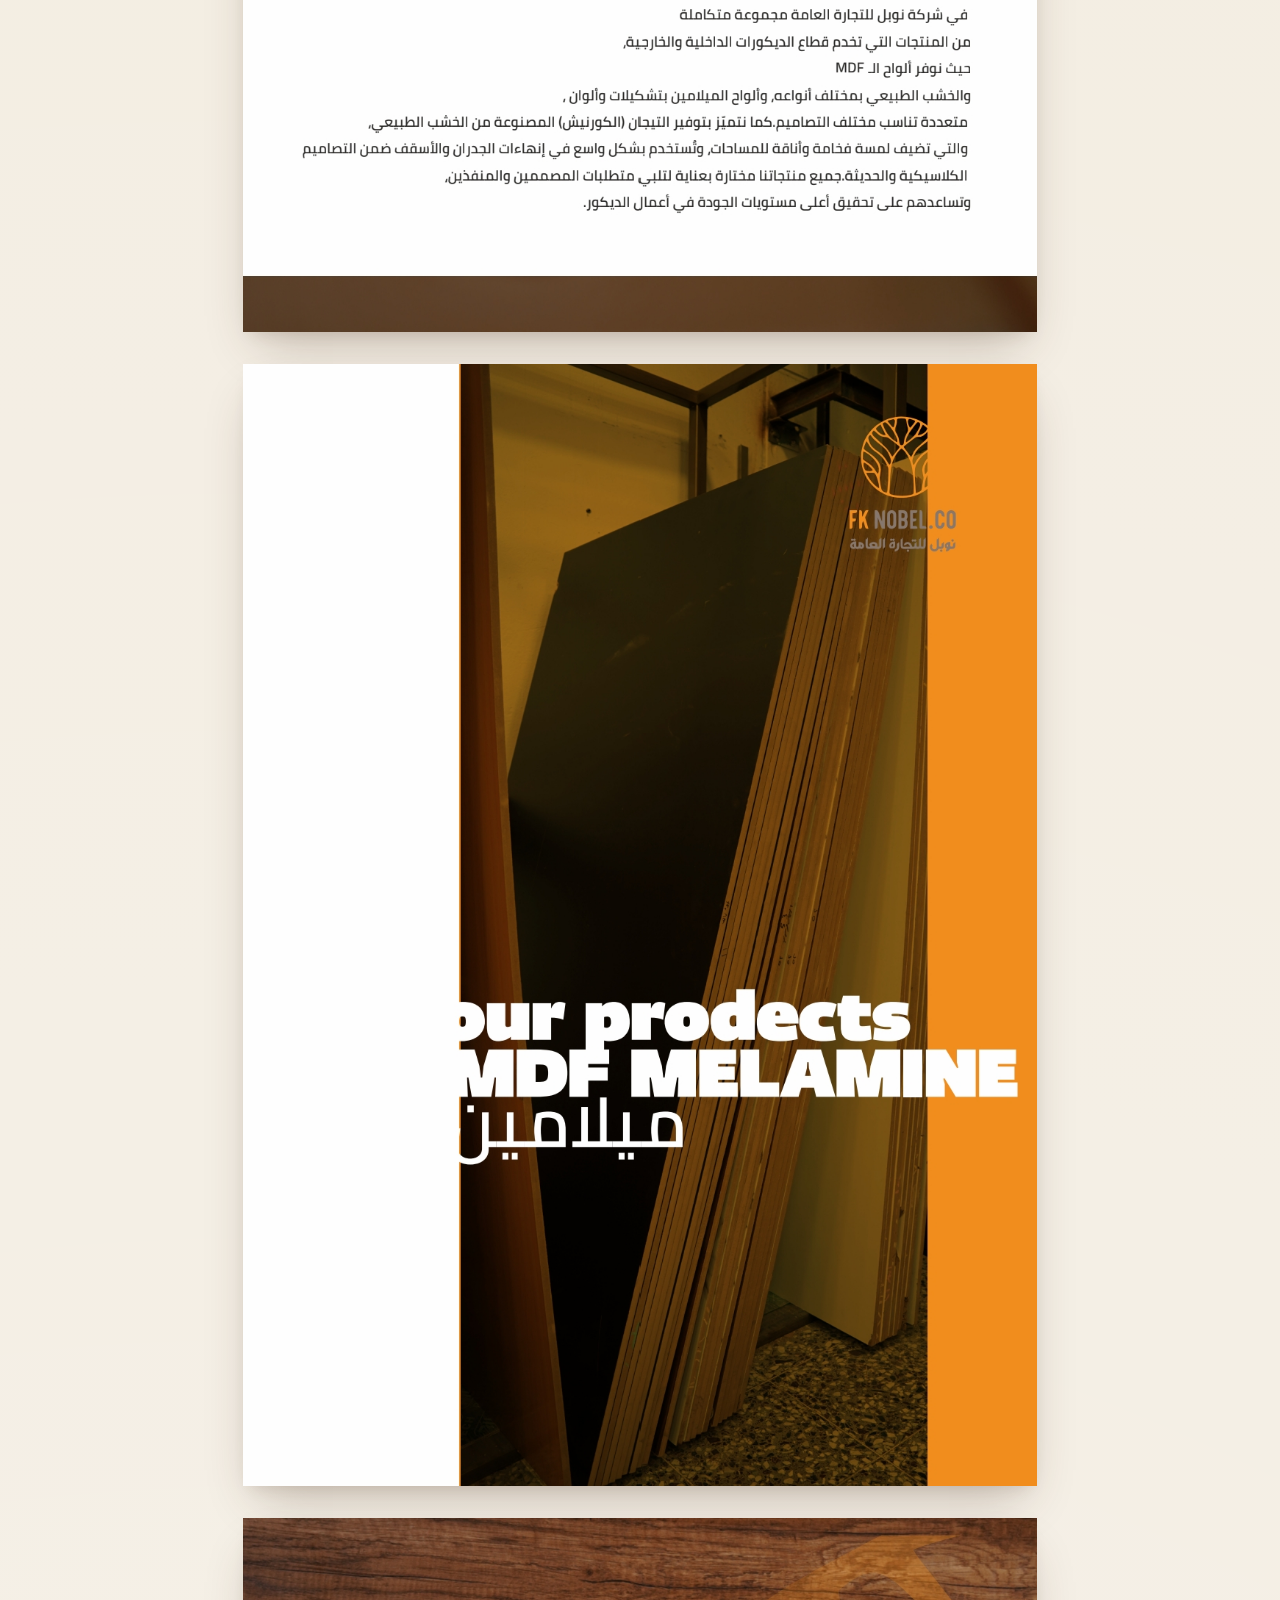
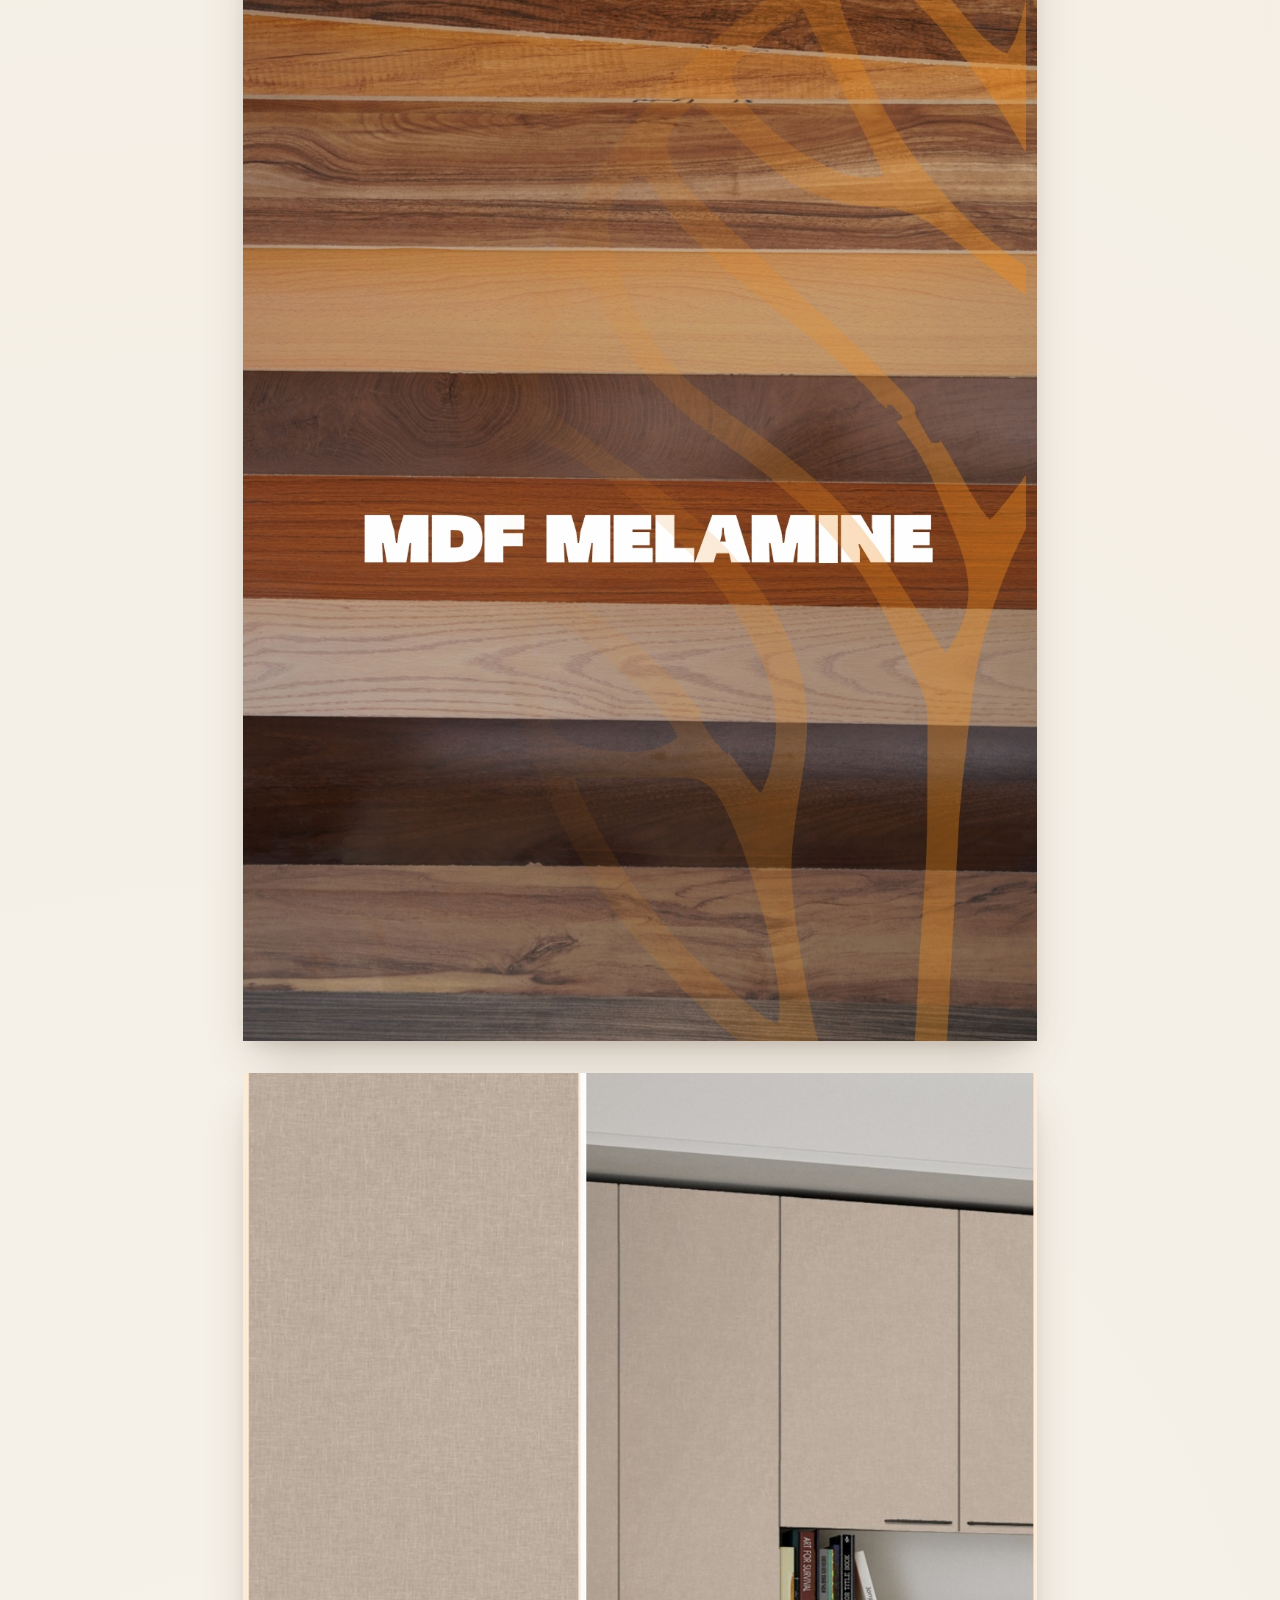
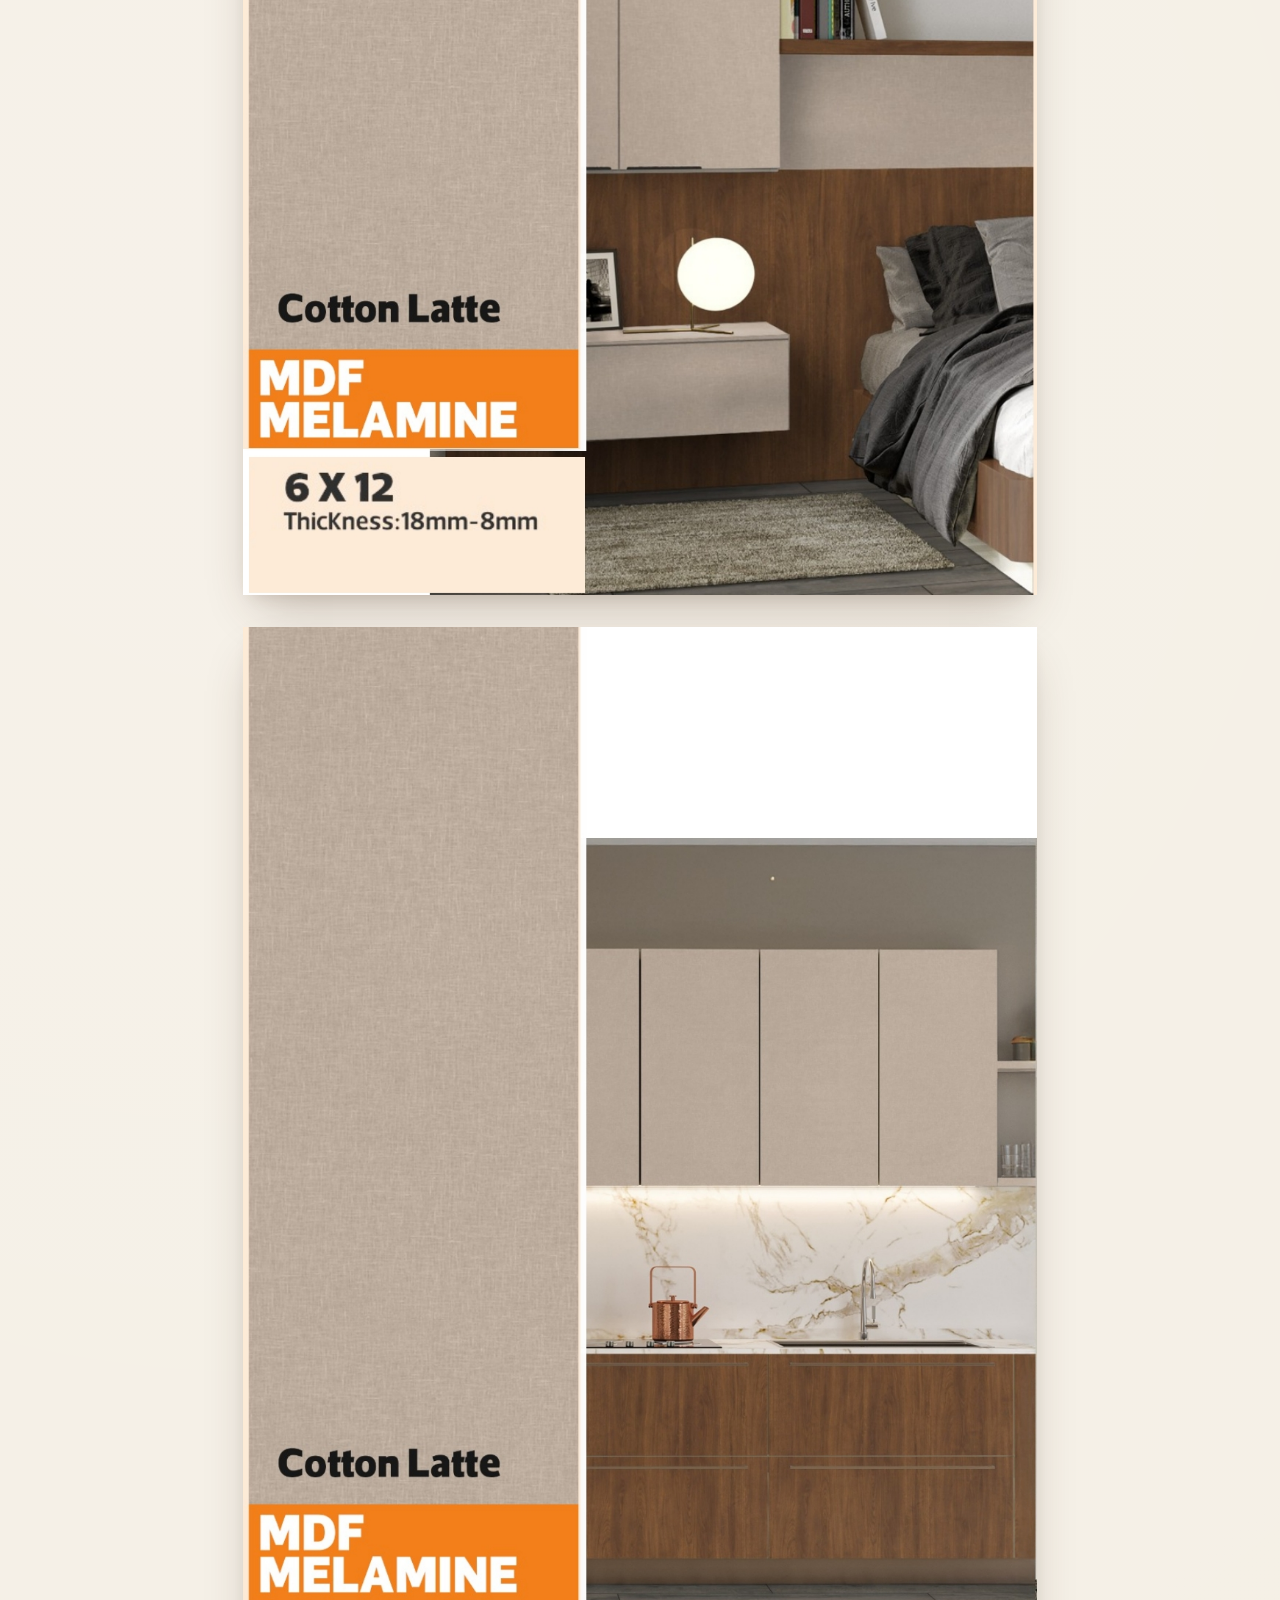
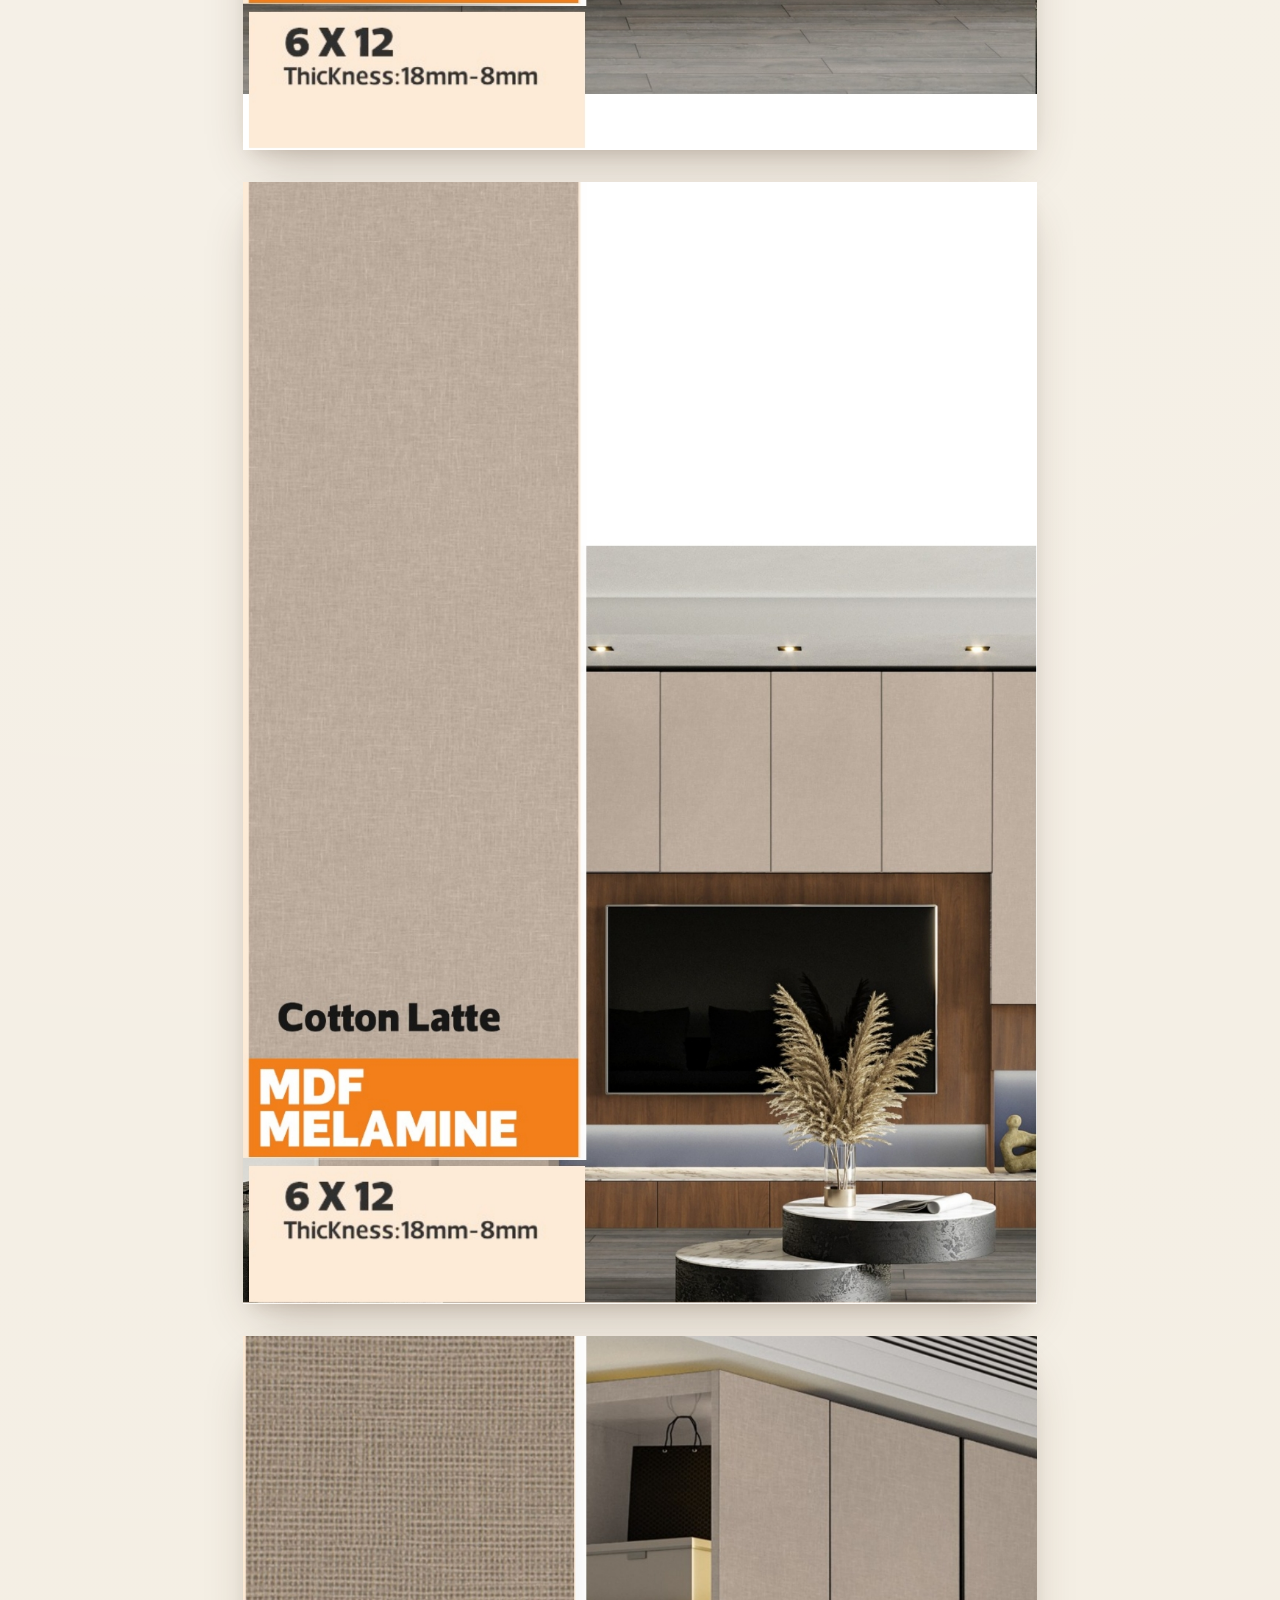
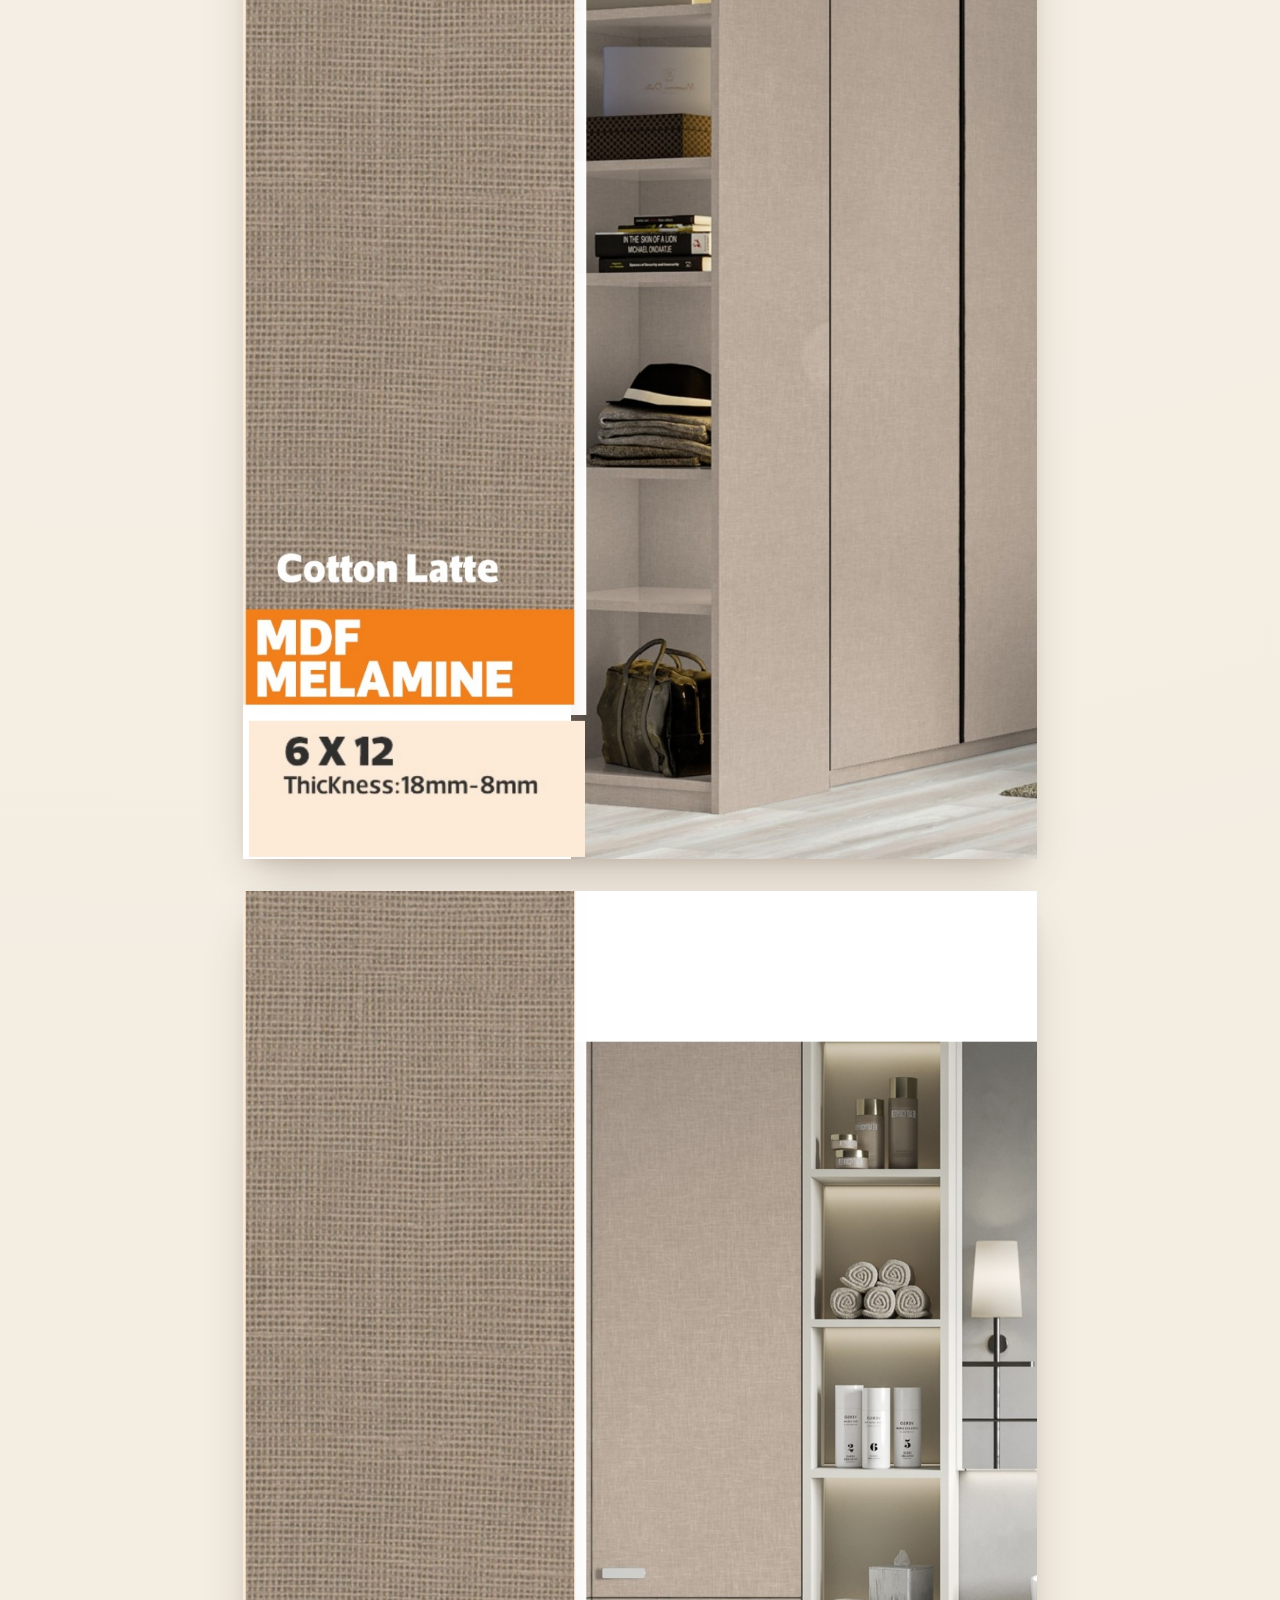
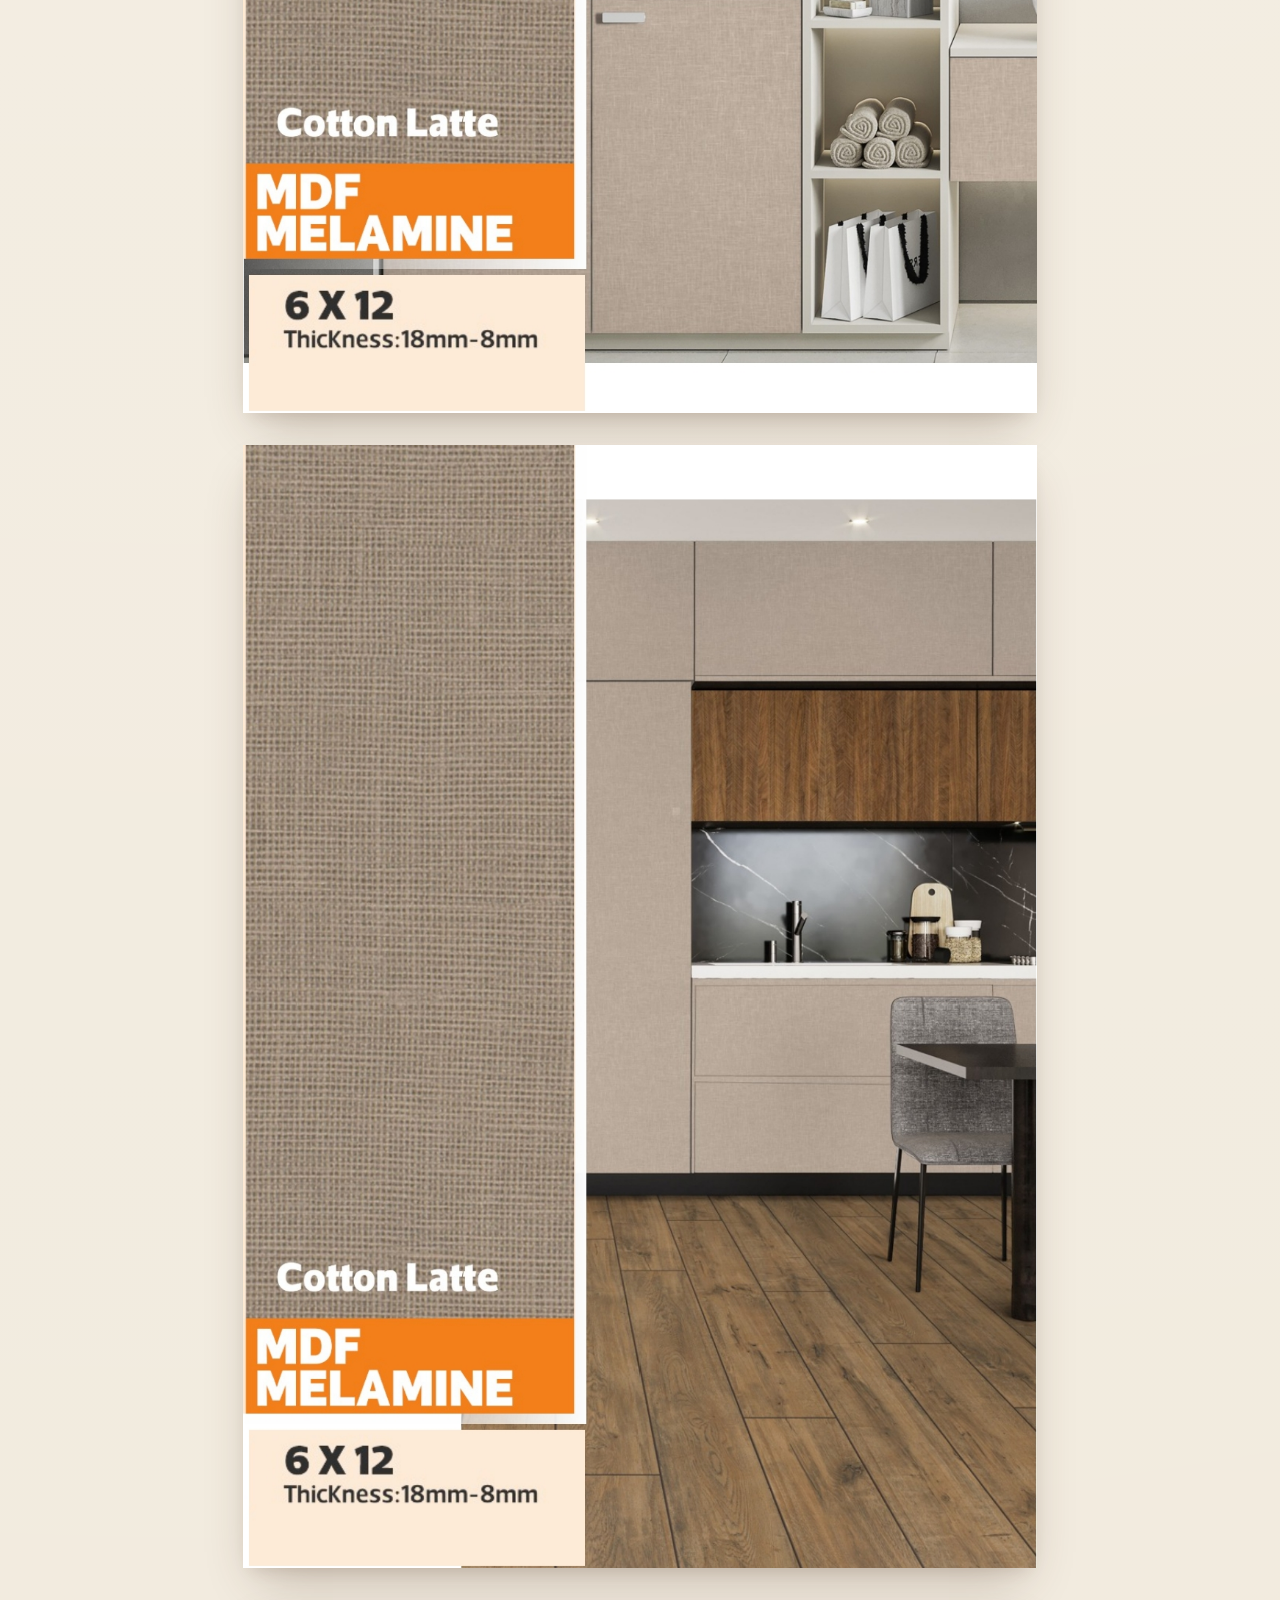
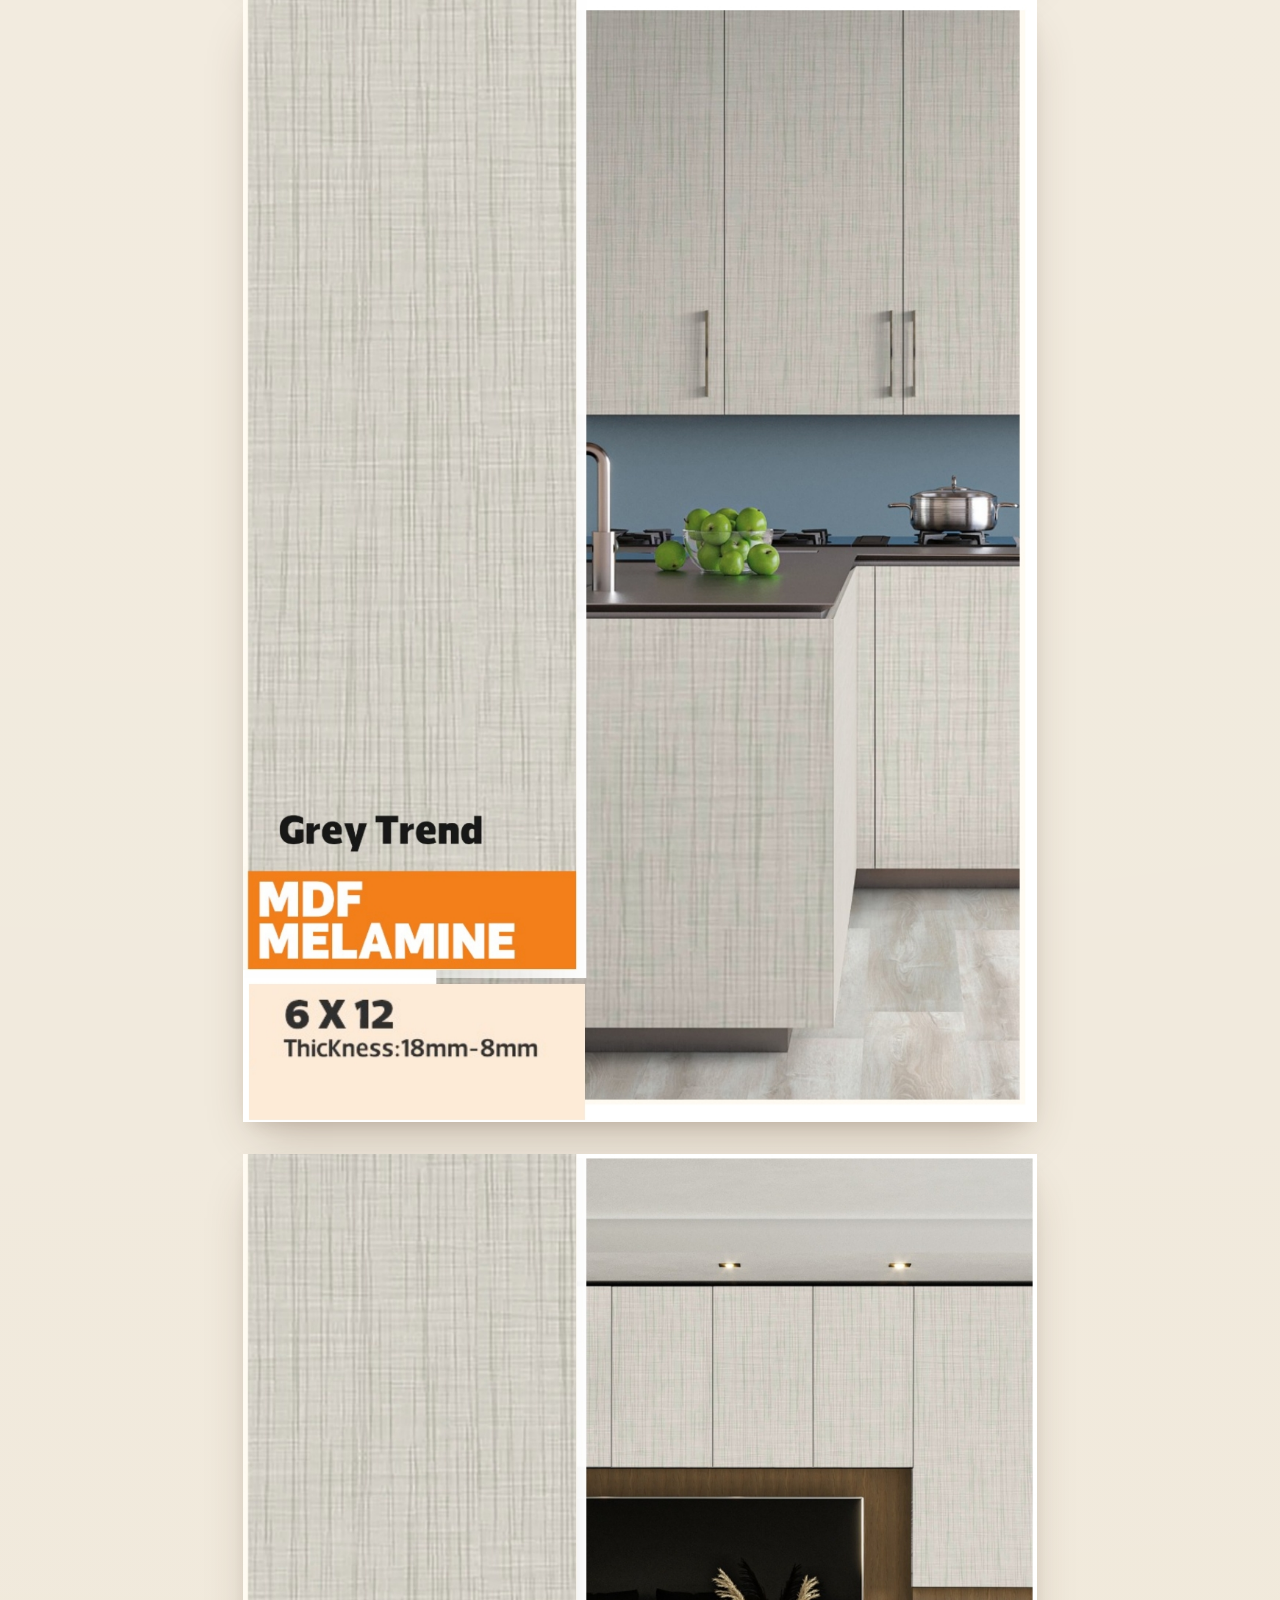
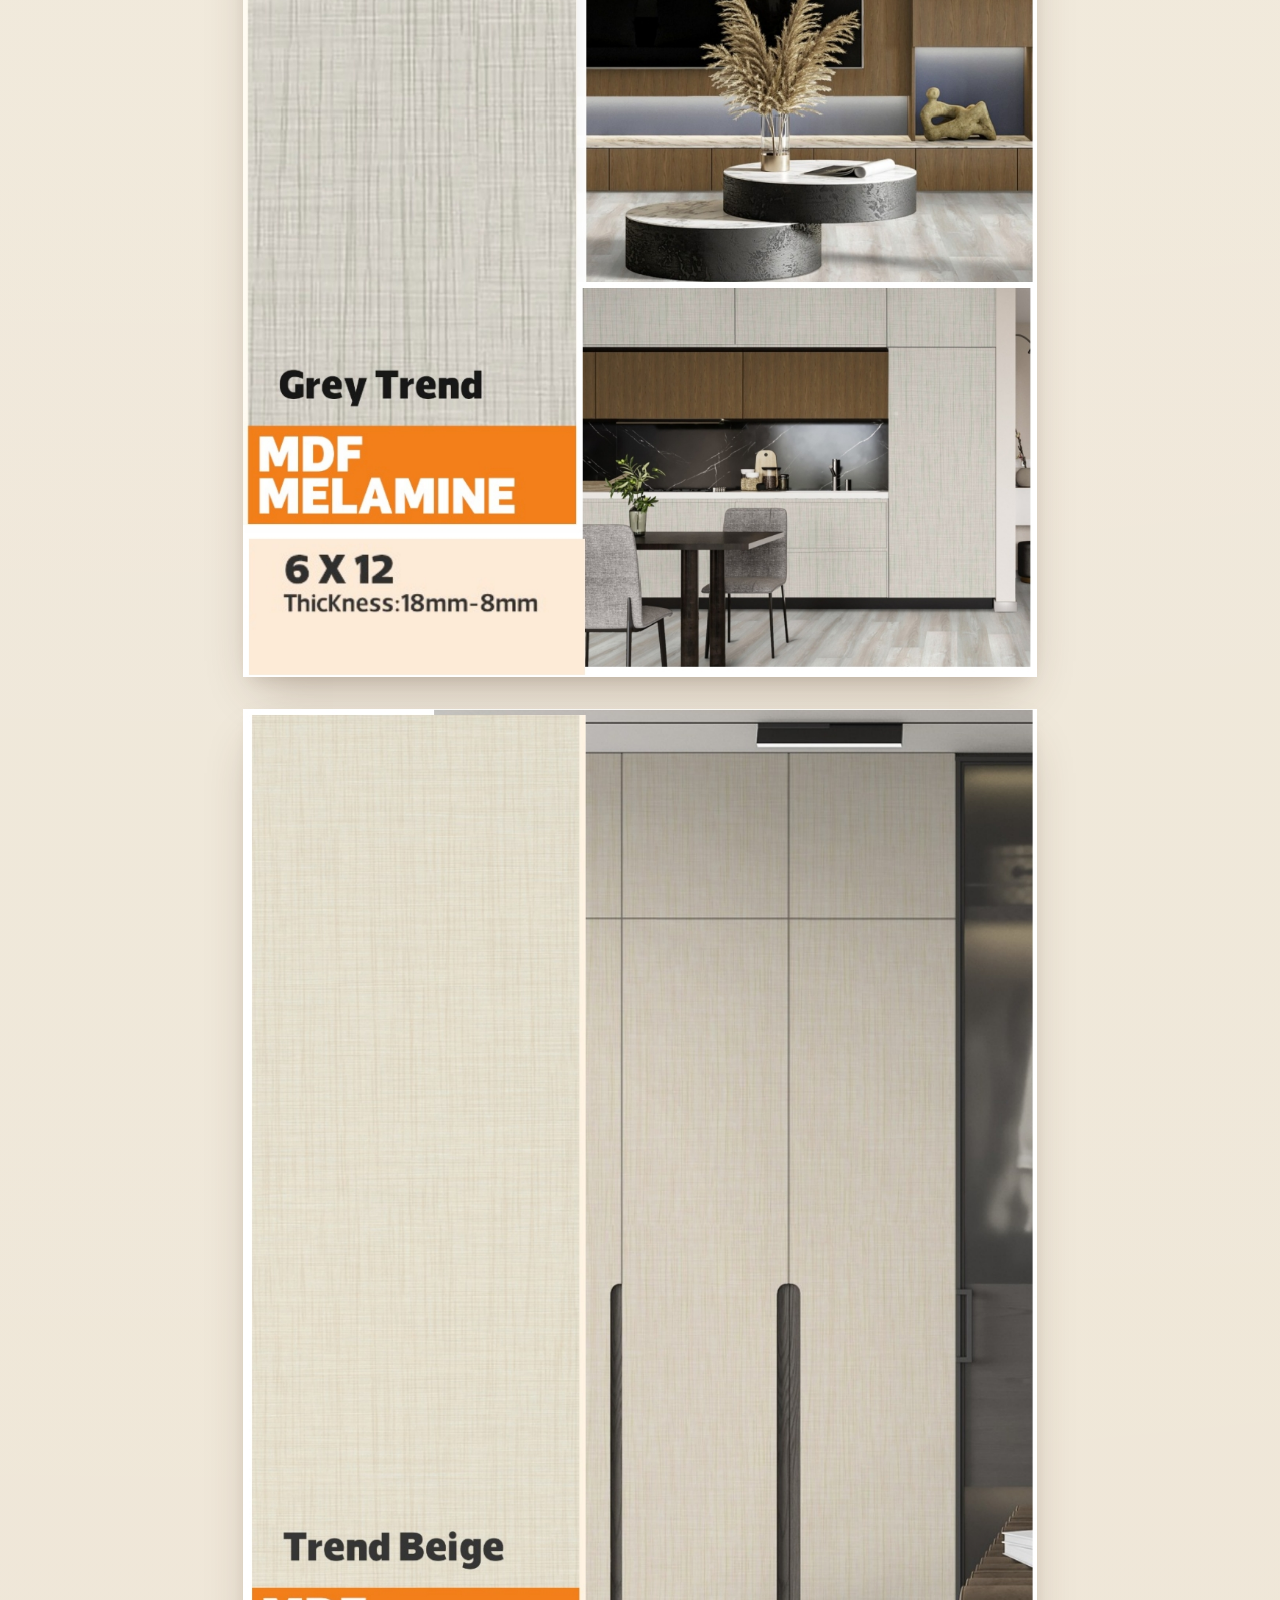
==== commit 2dc5ee45: "pages" ====
--- a/pages/melamine.html
+++ b/pages/melamine.html
@@ -43,47 +43,93 @@
   <main class="reader-stage">
     <div class="pages-stack">
         <section class="page" data-page="1">
-          <img src="melamine/01.jpg" alt="صفحة 1" loading="eager" />
+          <img src="melamine/01.jpeg" alt="صفحة 1" loading="eager" />
         </section>
         <section class="page" data-page="2">
-          <img src="melamine/02.jpg" alt="صفحة 2" loading="eager" />
+          <img src="melamine/02.jpeg" alt="صفحة 2" loading="eager" />
         </section>
         <section class="page" data-page="3">
-          <img src="melamine/03.jpg" alt="صفحة 3" loading="lazy" />
+          <img src="melamine/03.jpeg" alt="صفحة 3" loading="lazy" />
         </section>
         <section class="page" data-page="4">
-          <img src="melamine/04.jpg" alt="صفحة 4" loading="lazy" />
+          <img src="melamine/04.jpeg" alt="صفحة 4" loading="lazy" />
         </section>
         <section class="page" data-page="5">
-          <img src="melamine/05.jpg" alt="صفحة 5" loading="lazy" />
+          <img src="melamine/05.jpeg" alt="صفحة 5" loading="lazy" />
         </section>
         <section class="page" data-page="6">
-          <img src="melamine/06.jpg" alt="صفحة 6" loading="lazy" />
+          <img src="melamine/06.jpeg" alt="صفحة 6" loading="lazy" />
         </section>
         <section class="page" data-page="7">
-          <img src="melamine/07.jpg" alt="صفحة 7" loading="lazy" />
+          <img src="melamine/07.jpeg" alt="صفحة 7" loading="lazy" />
         </section>
         <section class="page" data-page="8">
-          <img src="melamine/08.jpg" alt="صفحة 8" loading="lazy" />
+          <img src="melamine/08.jpeg" alt="صفحة 8" loading="lazy" />
         </section>
         <section class="page" data-page="9">
-          <img src="melamine/09.jpg" alt="صفحة 9" loading="lazy" />
+          <img src="melamine/09.jpeg" alt="صفحة 9" loading="lazy" />
         </section>
         <section class="page" data-page="10">
-          <img src="melamine/10.jpg" alt="صفحة 10" loading="lazy" />
+          <img src="melamine/10.jpeg" alt="صفحة 10" loading="lazy" />
         </section>
         <section class="page" data-page="11">
-          <img src="melamine/11.jpg" alt="صفحة 11" loading="lazy" />
+          <img src="melamine/11.jpeg" alt="صفحة 11" loading="lazy" />
         </section>
         <section class="page" data-page="12">
-          <img src="melamine/12.jpg" alt="صفحة 12" loading="lazy" />
+          <img src="melamine/12.jpeg" alt="صفحة 12" loading="lazy" />
         </section>
         <section class="page" data-page="13">
-          <img src="melamine/13.jpg" alt="صفحة 13" loading="lazy" />
+          <img src="melamine/13.jpeg" alt="صفحة 13" loading="lazy" />
         </section>
         <section class="page" data-page="14">
-          <img src="melamine/14.jpg" alt="صفحة 14" loading="lazy" />
+          <img src="melamine/14.jpeg" alt="صفحة 14" loading="lazy" />
         </section>
+        <section class="page" data-page="15">
+          <img src="melamine/15.jpeg" alt="صفحة 15" loading="lazy" />
+        </section>
+        <section class="page" data-page="16">
+          <img src="melamine/16.jpeg" alt="صفحة 16" loading="lazy" />
+        </section>
+        <section class="page" data-page="17">
+          <img src="melamine/17.jpeg" alt="صفحة 17" loading="lazy" />
+        </section>
+        <section class="page" data-page="18">
+          <img src="melamine/18.jpeg" alt="صفحة 18" loading="lazy" />
+        </section>
+        <section class="page" data-page="19">
+          <img src="melamine/19.jpeg" alt="صفحة 19" loading="lazy" />
+        </section>
+        <section class="page" data-page="20">
+          <img src="melamine/20.jpeg" alt="صفحة 20" loading="lazy" />
+        </section>
+        <section class="page" data-page="21">
+          <img src="melamine/21.jpeg" alt="صفحة 21" loading="lazy" />
+        </section>
+        <section class="page" data-page="22">
+          <img src="melamine/22.jpeg" alt="صفحة 22" loading="lazy" />
+        </section>
+        <section class="page" data-page="23">
+          <img src="melamine/23.jpeg" alt="صفحة 23" loading="lazy" />
+        </section>
+        <section class="page" data-page="24">
+          <img src="melamine/24.jpeg" alt="صفحة 24" loading="lazy" />
+        </section>
+        <section class="page" data-page="25">
+          <img src="melamine/25.jpeg" alt="صفحة 25" loading="lazy" />
+        </section>
+        <section class="page" data-page="26">
+          <img src="melamine/26.jpeg" alt="صفحة 26" loading="lazy" />
+        </section>
+        <section class="page" data-page="27">
+          <img src="melamine/27.jpeg" alt="صفحة 27" loading="lazy" />
+        </section>
+        <section class="page" data-page="28">
+          <img src="melamine/28.jpeg" alt="صفحة 28" loading="lazy" />
+        </section>
+        <section class="page" data-page="29">
+          <img src="melamine/29.jpeg" alt="صفحة 29" loading="lazy" />
+        </section>
+        
     </div>
   </main>
 
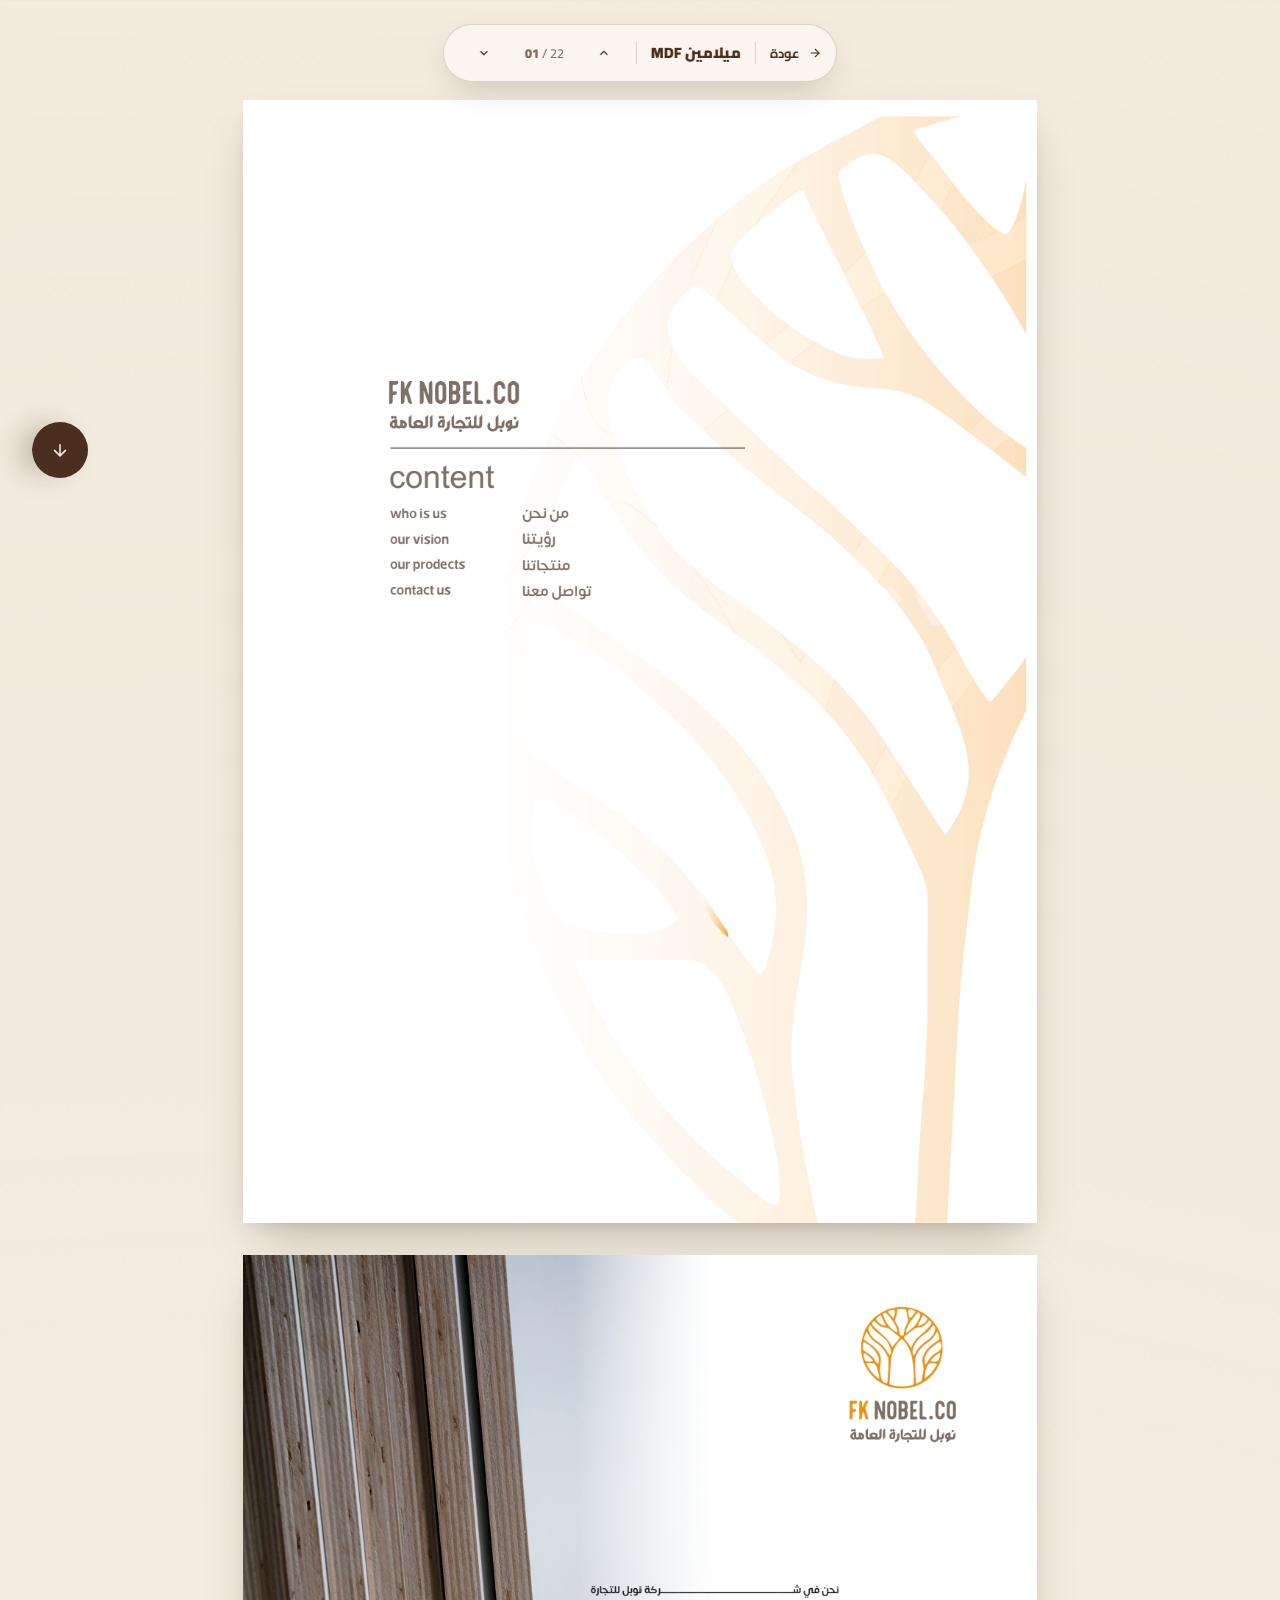
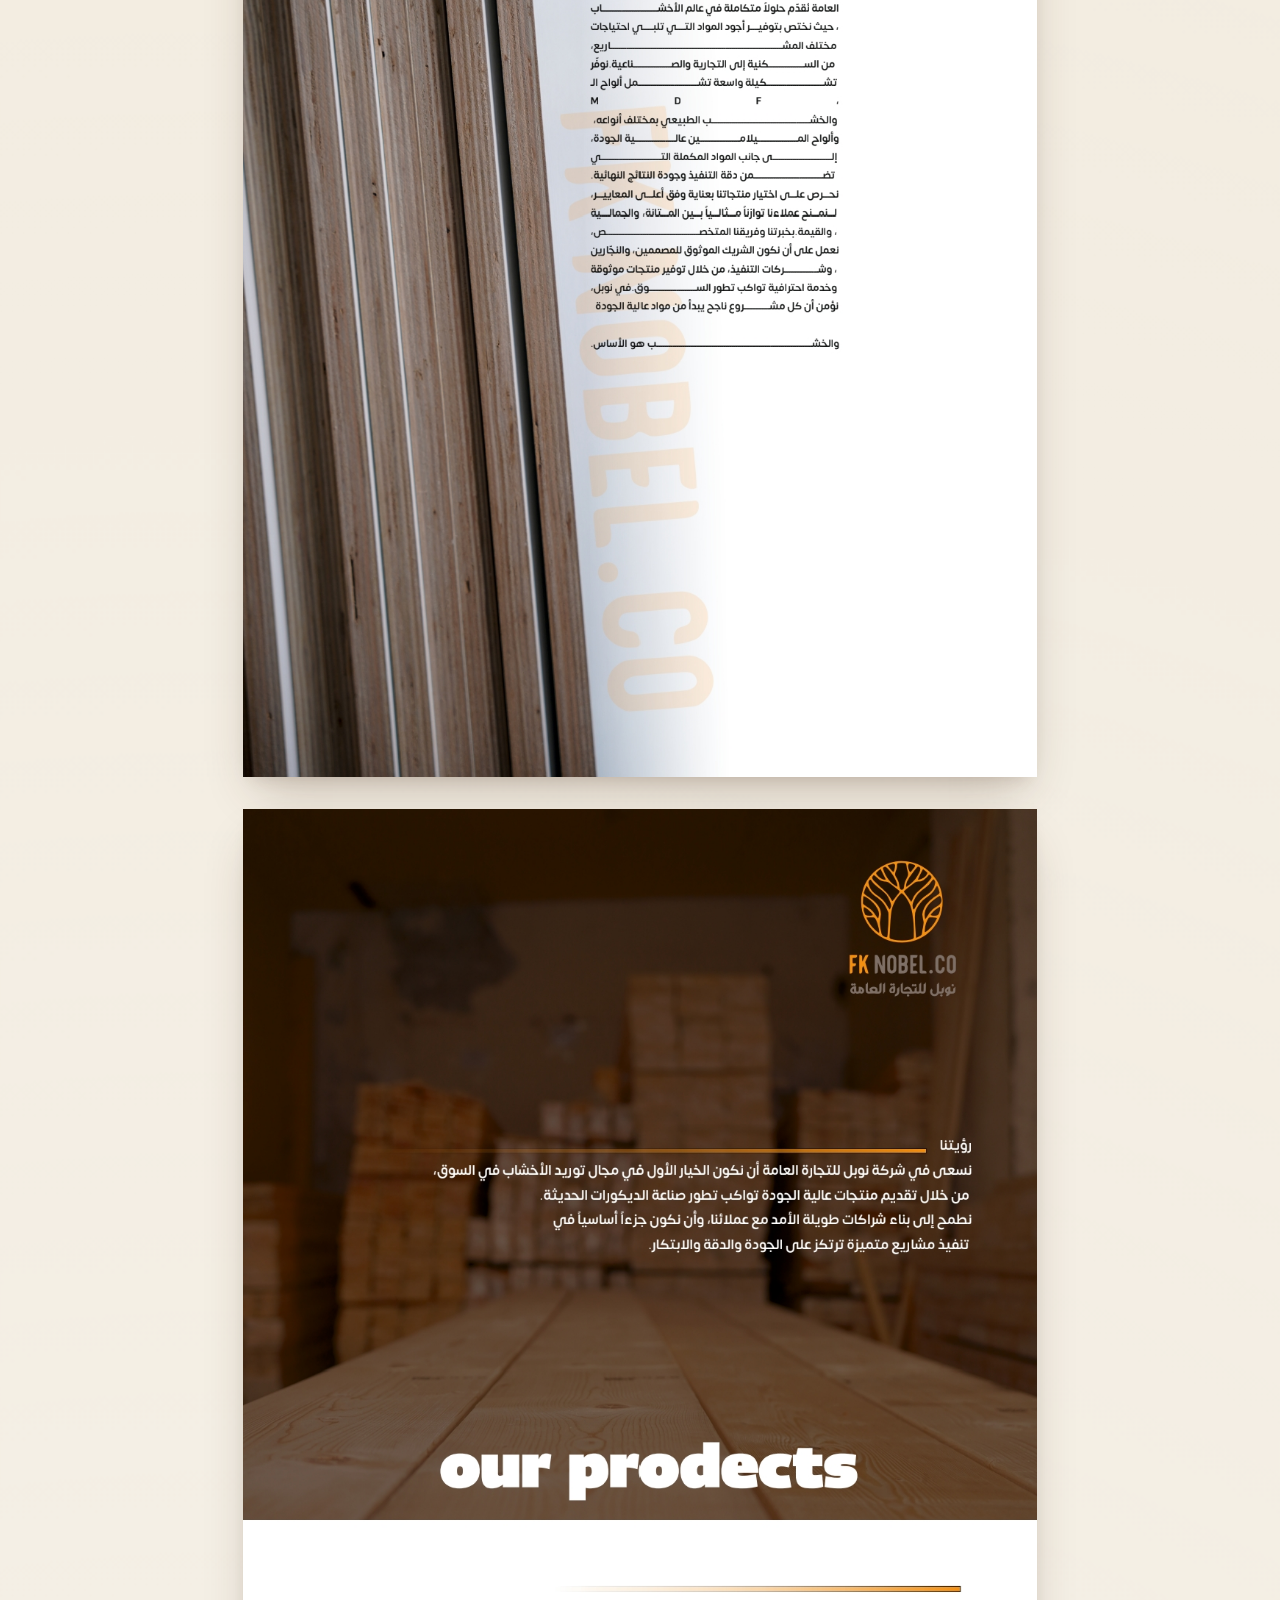
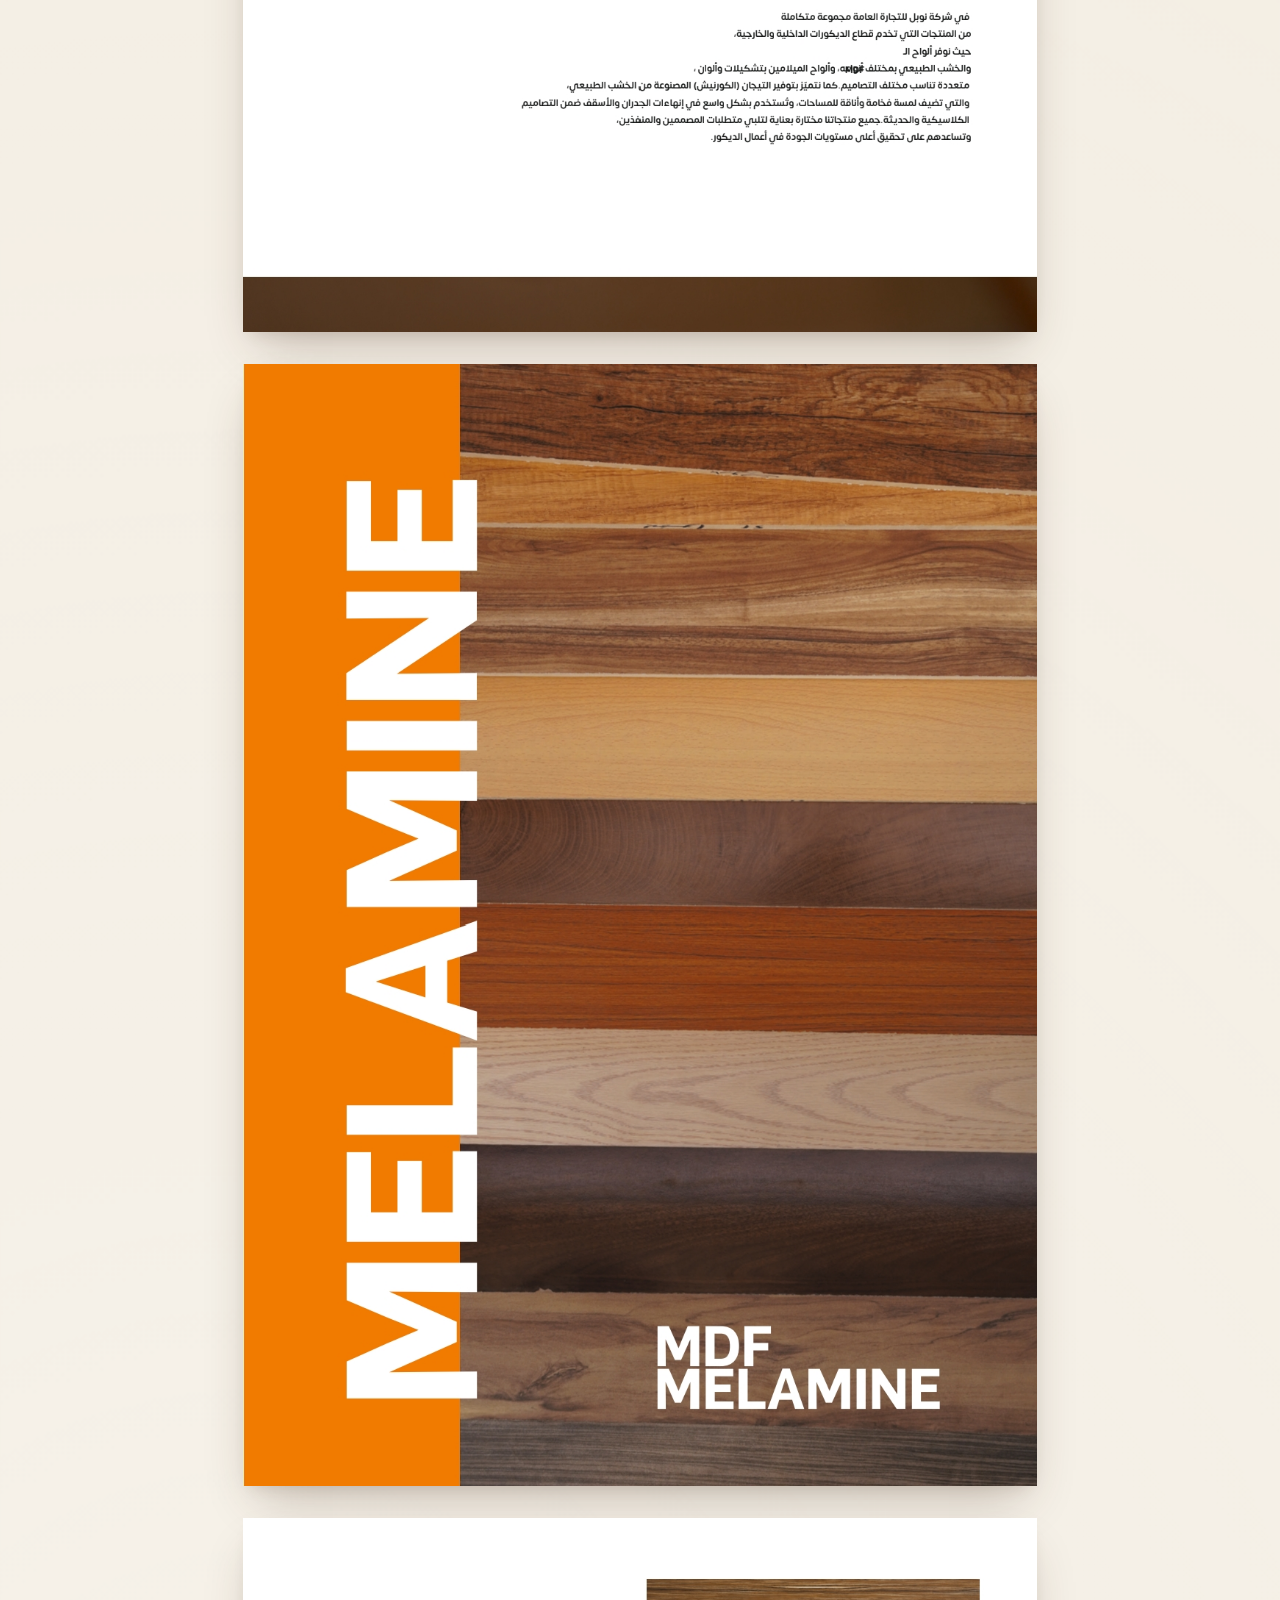
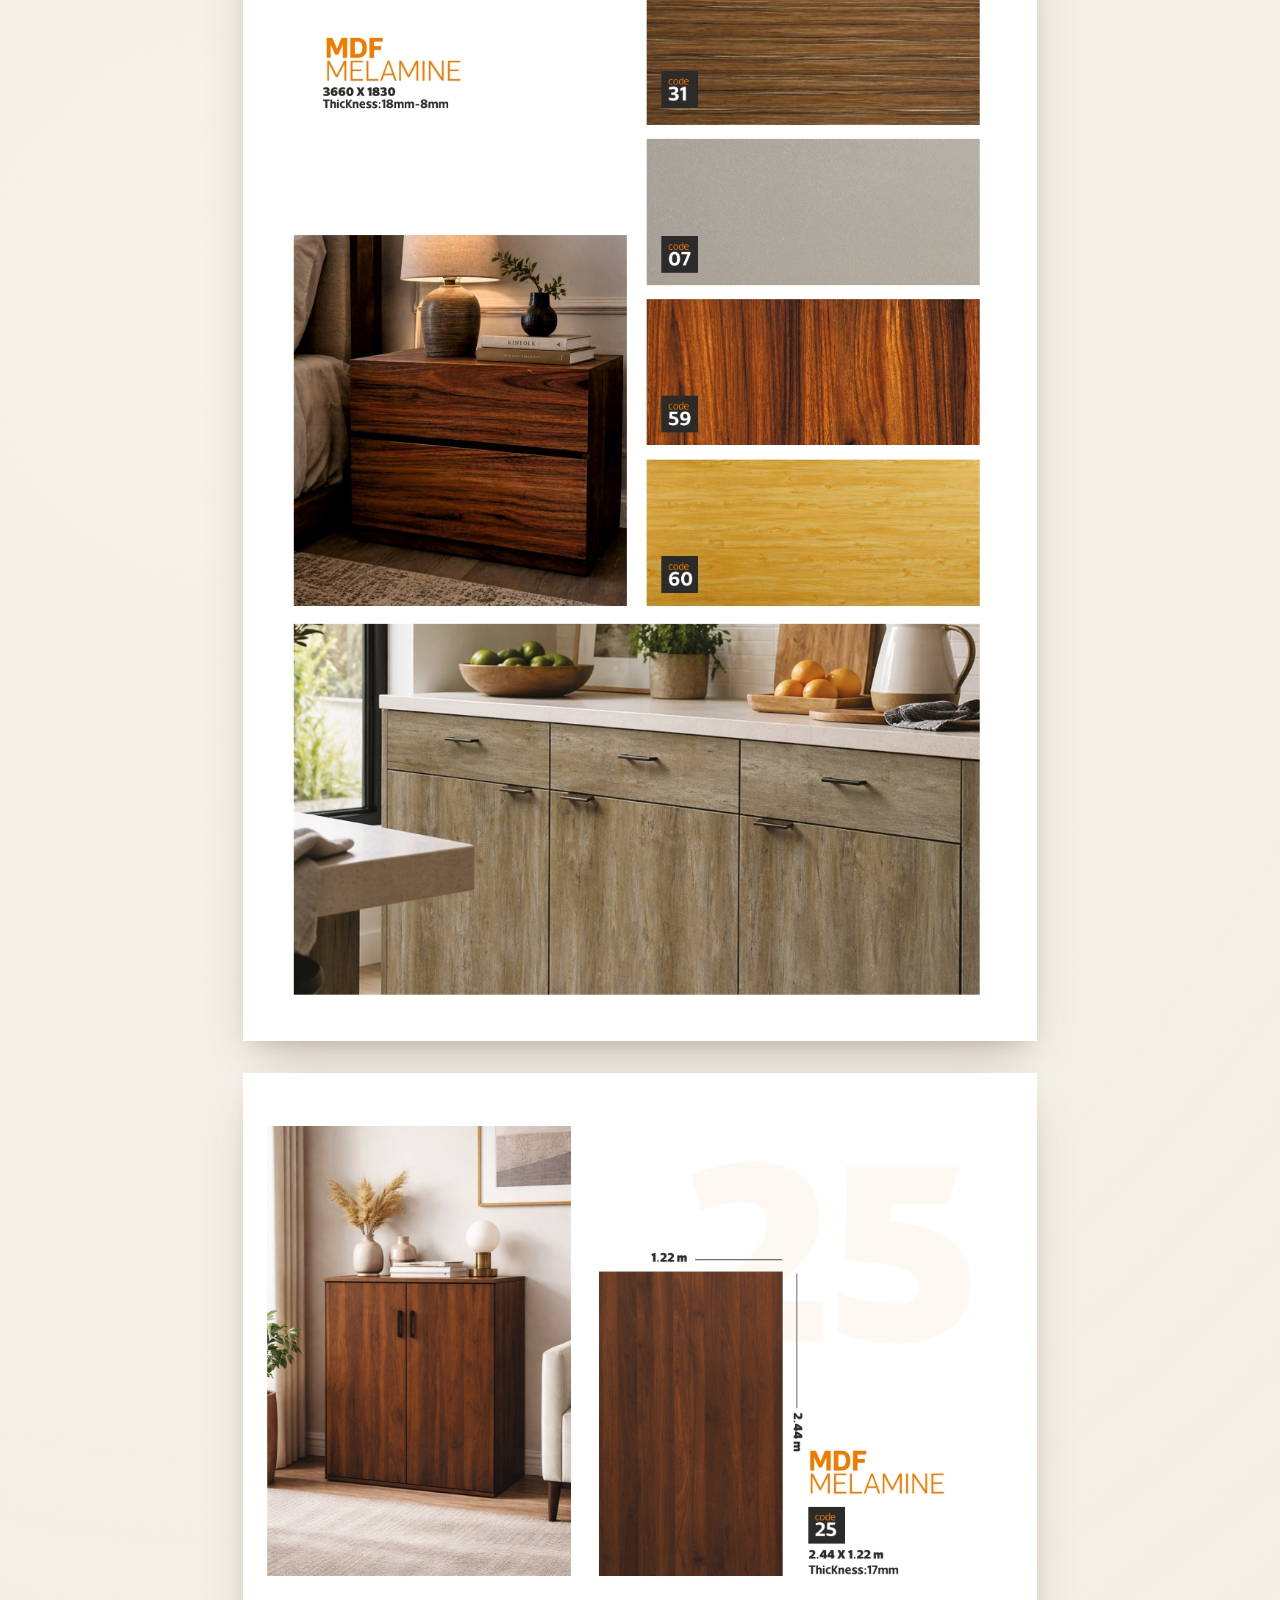
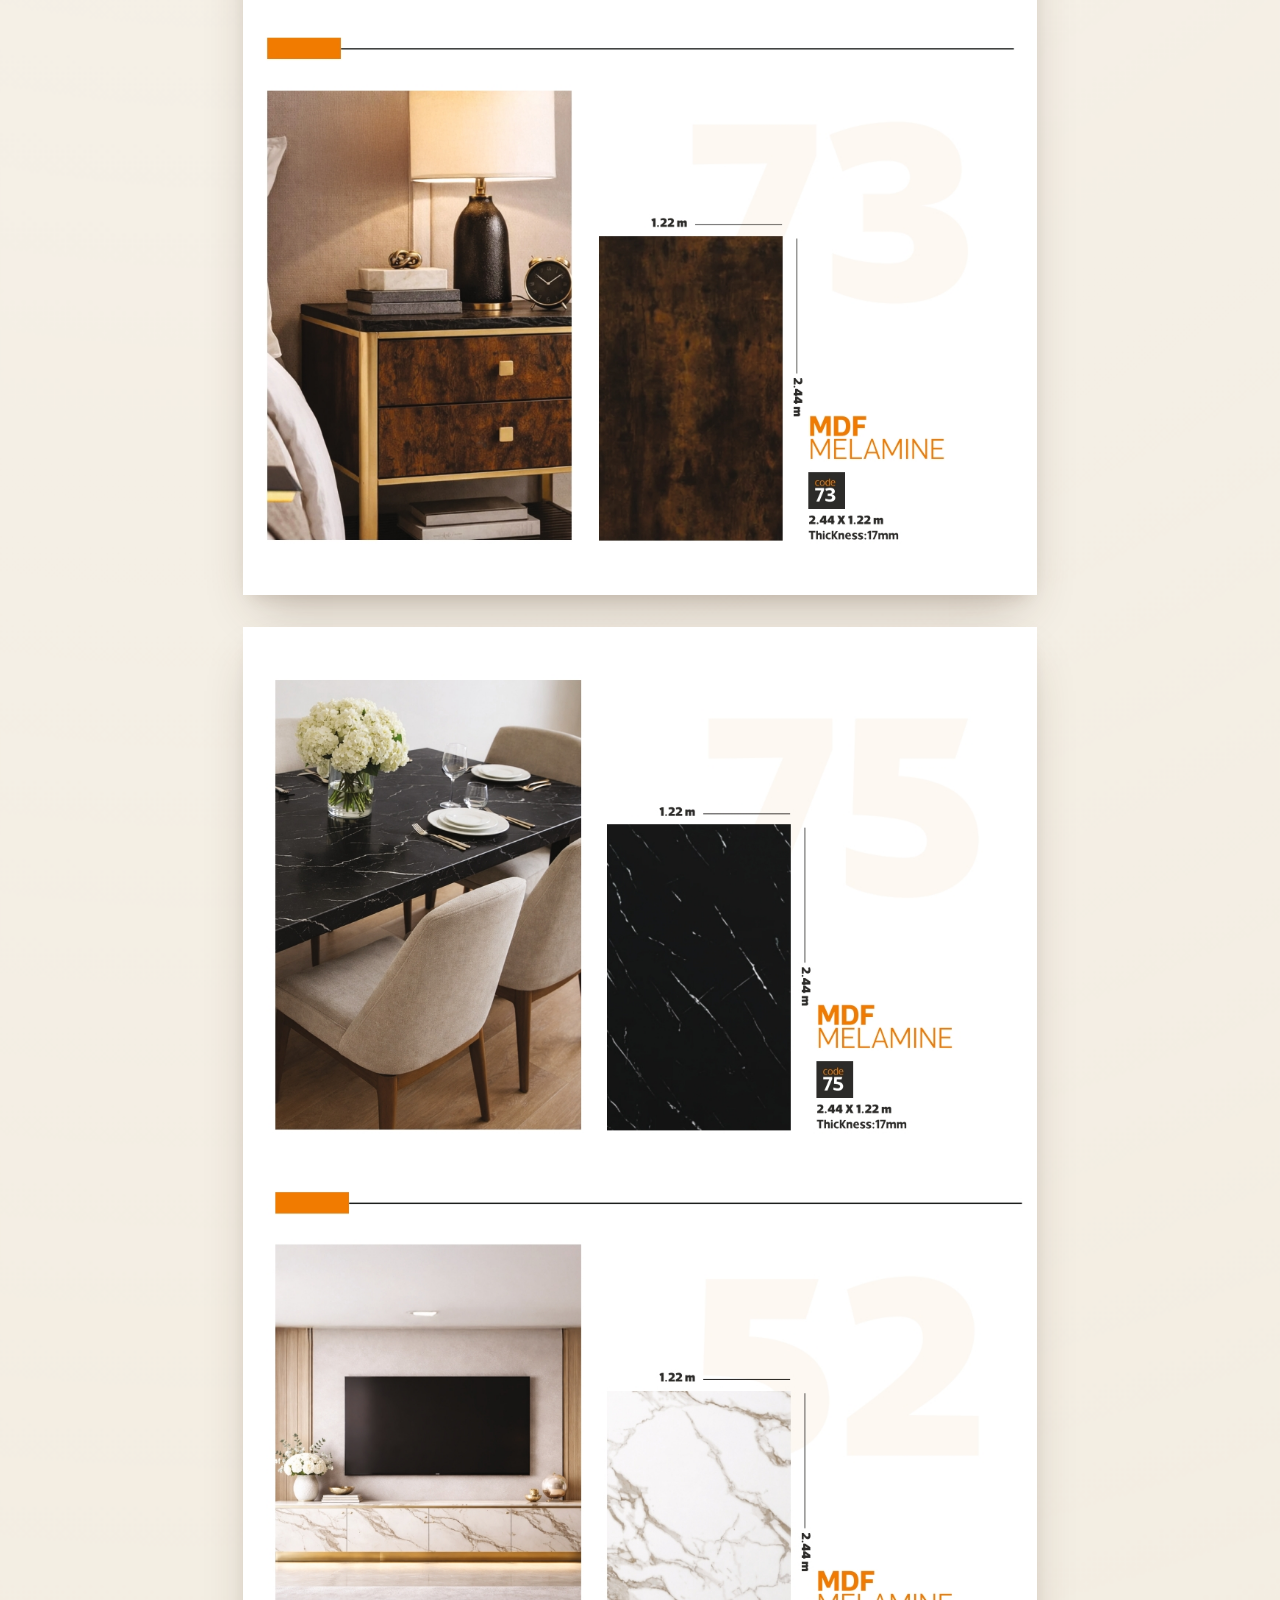
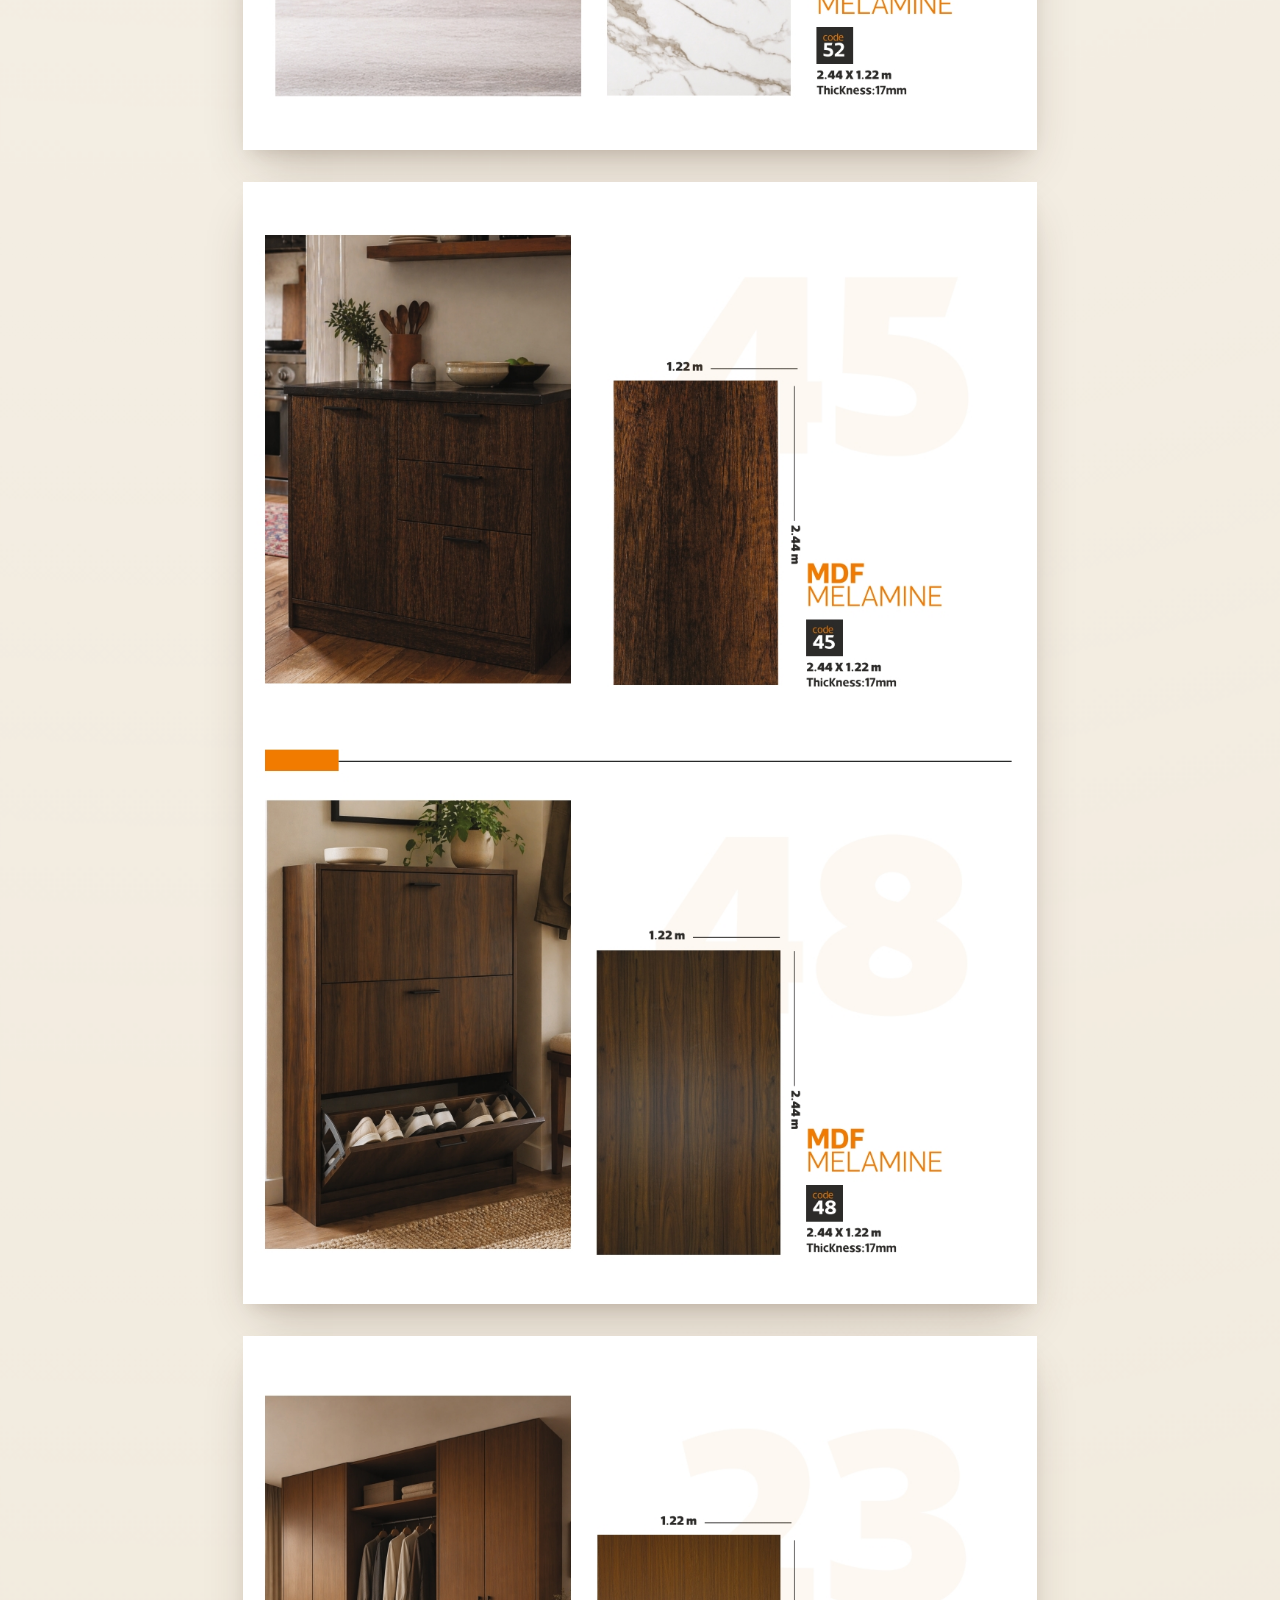
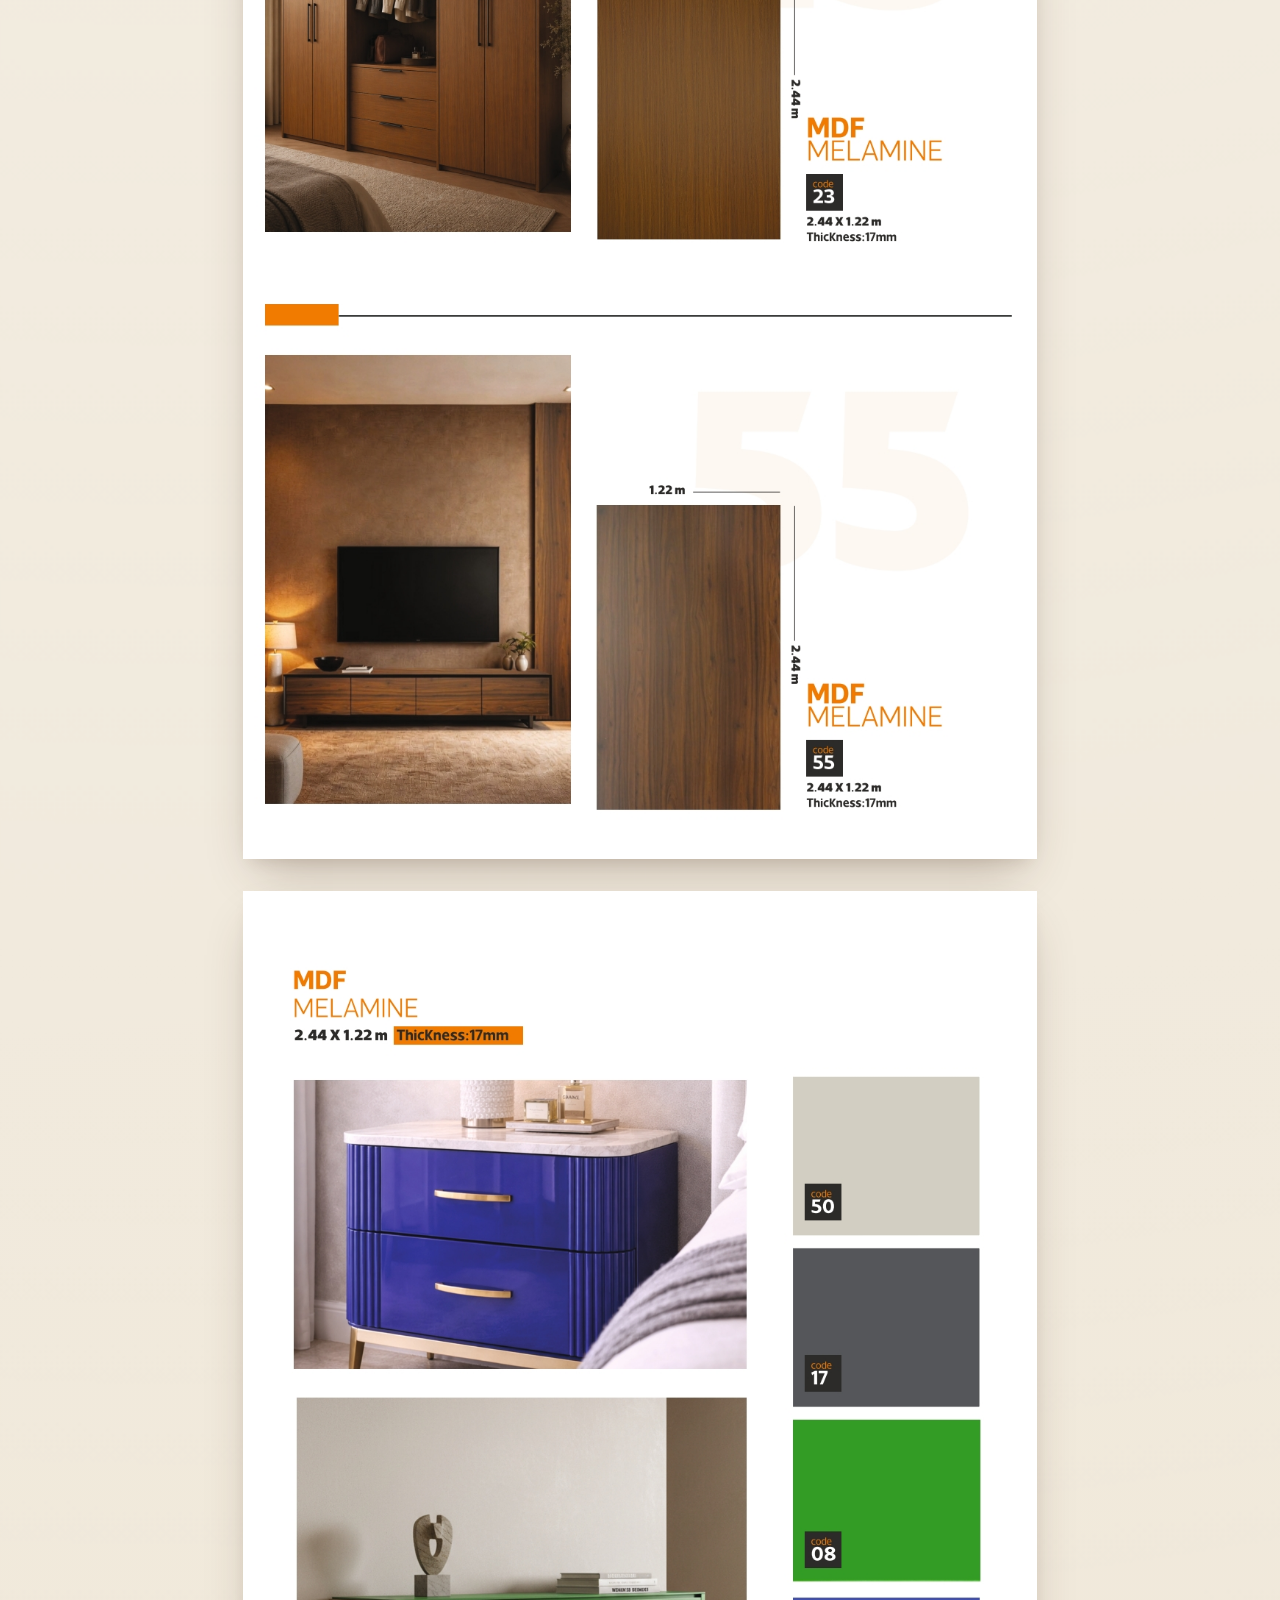
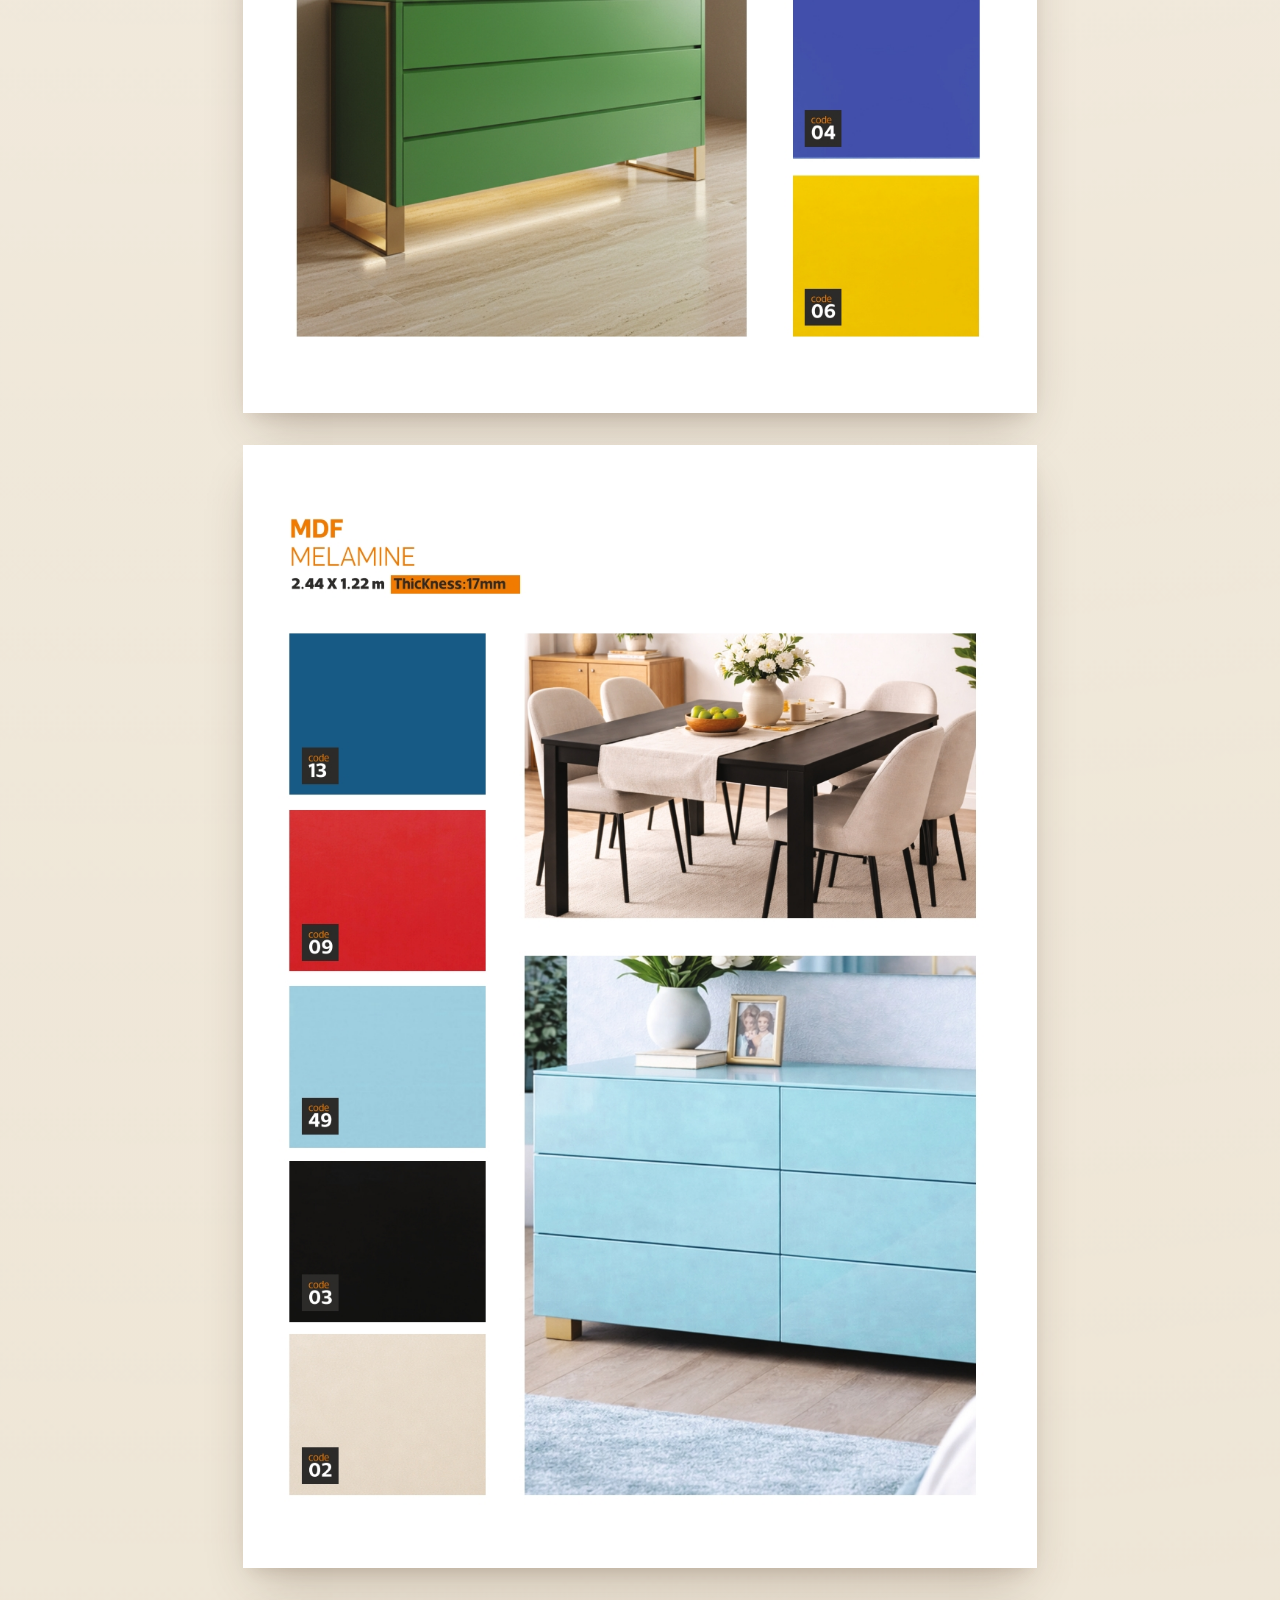
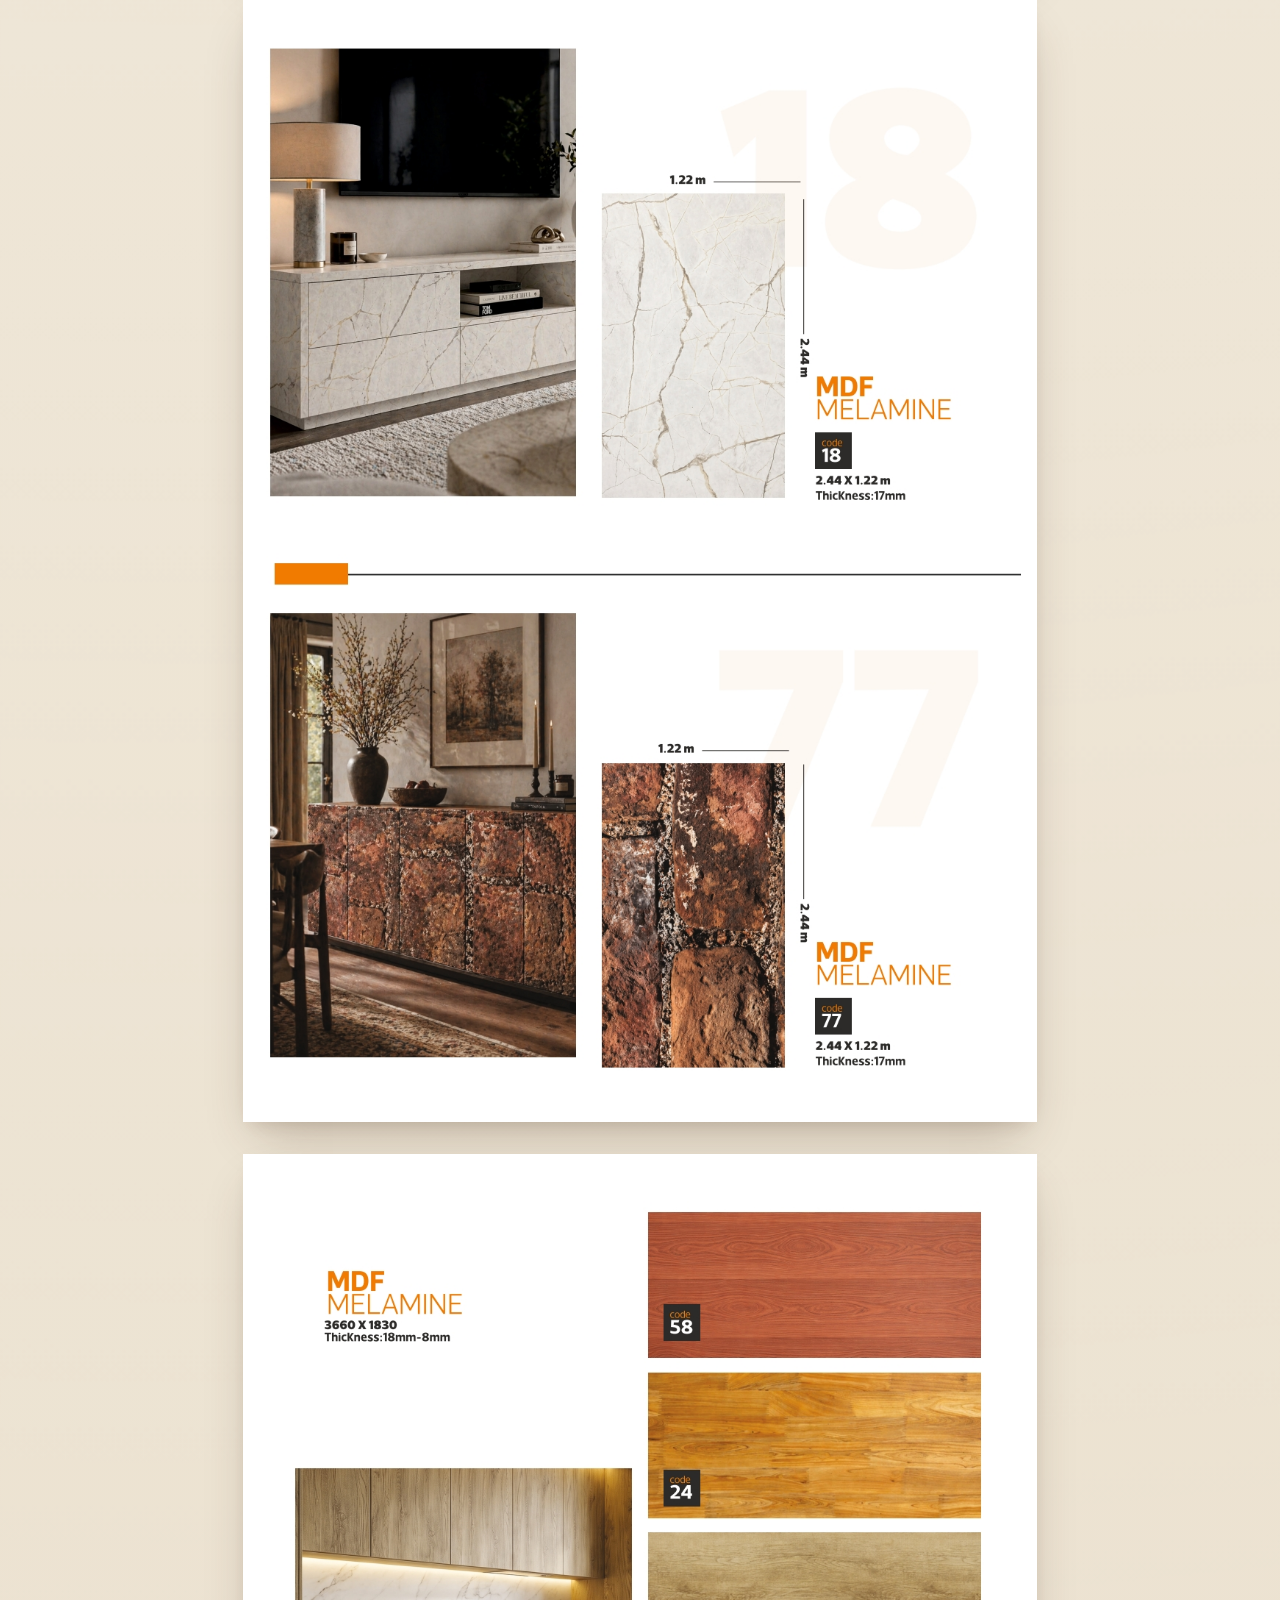
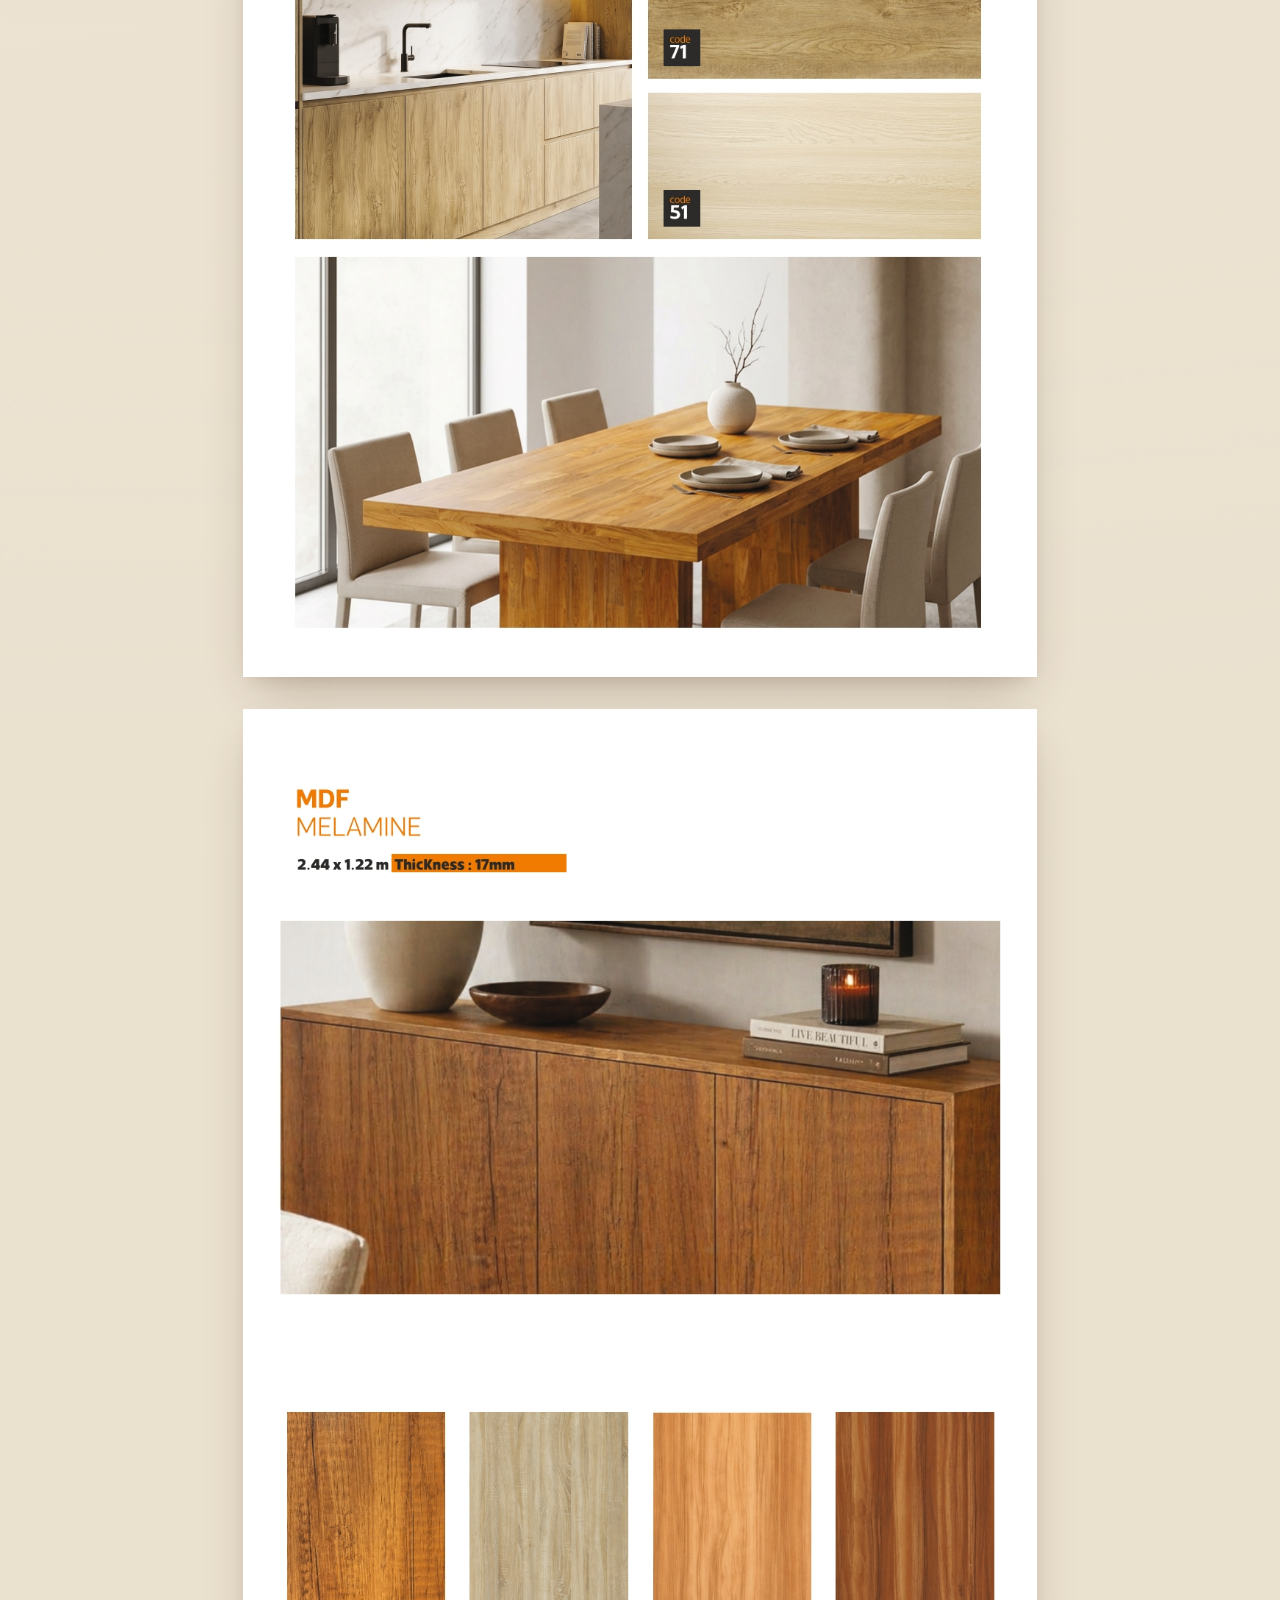
==== commit 8082ff4d: "pages" ====
--- a/pages/melamine.html
+++ b/pages/melamine.html
@@ -108,26 +108,6 @@
         <section class="page" data-page="22">
           <img src="melamine/22.jpeg" alt="صفحة 22" loading="lazy" />
         </section>
-        <section class="page" data-page="23">
-          <img src="melamine/23.jpeg" alt="صفحة 23" loading="lazy" />
-        </section>
-        <section class="page" data-page="24">
-          <img src="melamine/24.jpeg" alt="صفحة 24" loading="lazy" />
-        </section>
-        <section class="page" data-page="25">
-          <img src="melamine/25.jpeg" alt="صفحة 25" loading="lazy" />
-        </section>
-        <section class="page" data-page="26">
-          <img src="melamine/26.jpeg" alt="صفحة 26" loading="lazy" />
-        </section>
-        <section class="page" data-page="27">
-          <img src="melamine/27.jpeg" alt="صفحة 27" loading="lazy" />
-        </section>
-        <section class="page" data-page="28">
-          <img src="melamine/28.jpeg" alt="صفحة 28" loading="lazy" />
-        </section>
-        <section class="page" data-page="29">
-          <img src="melamine/29.jpeg" alt="صفحة 29" loading="lazy" />
         </section>
         
     </div>
